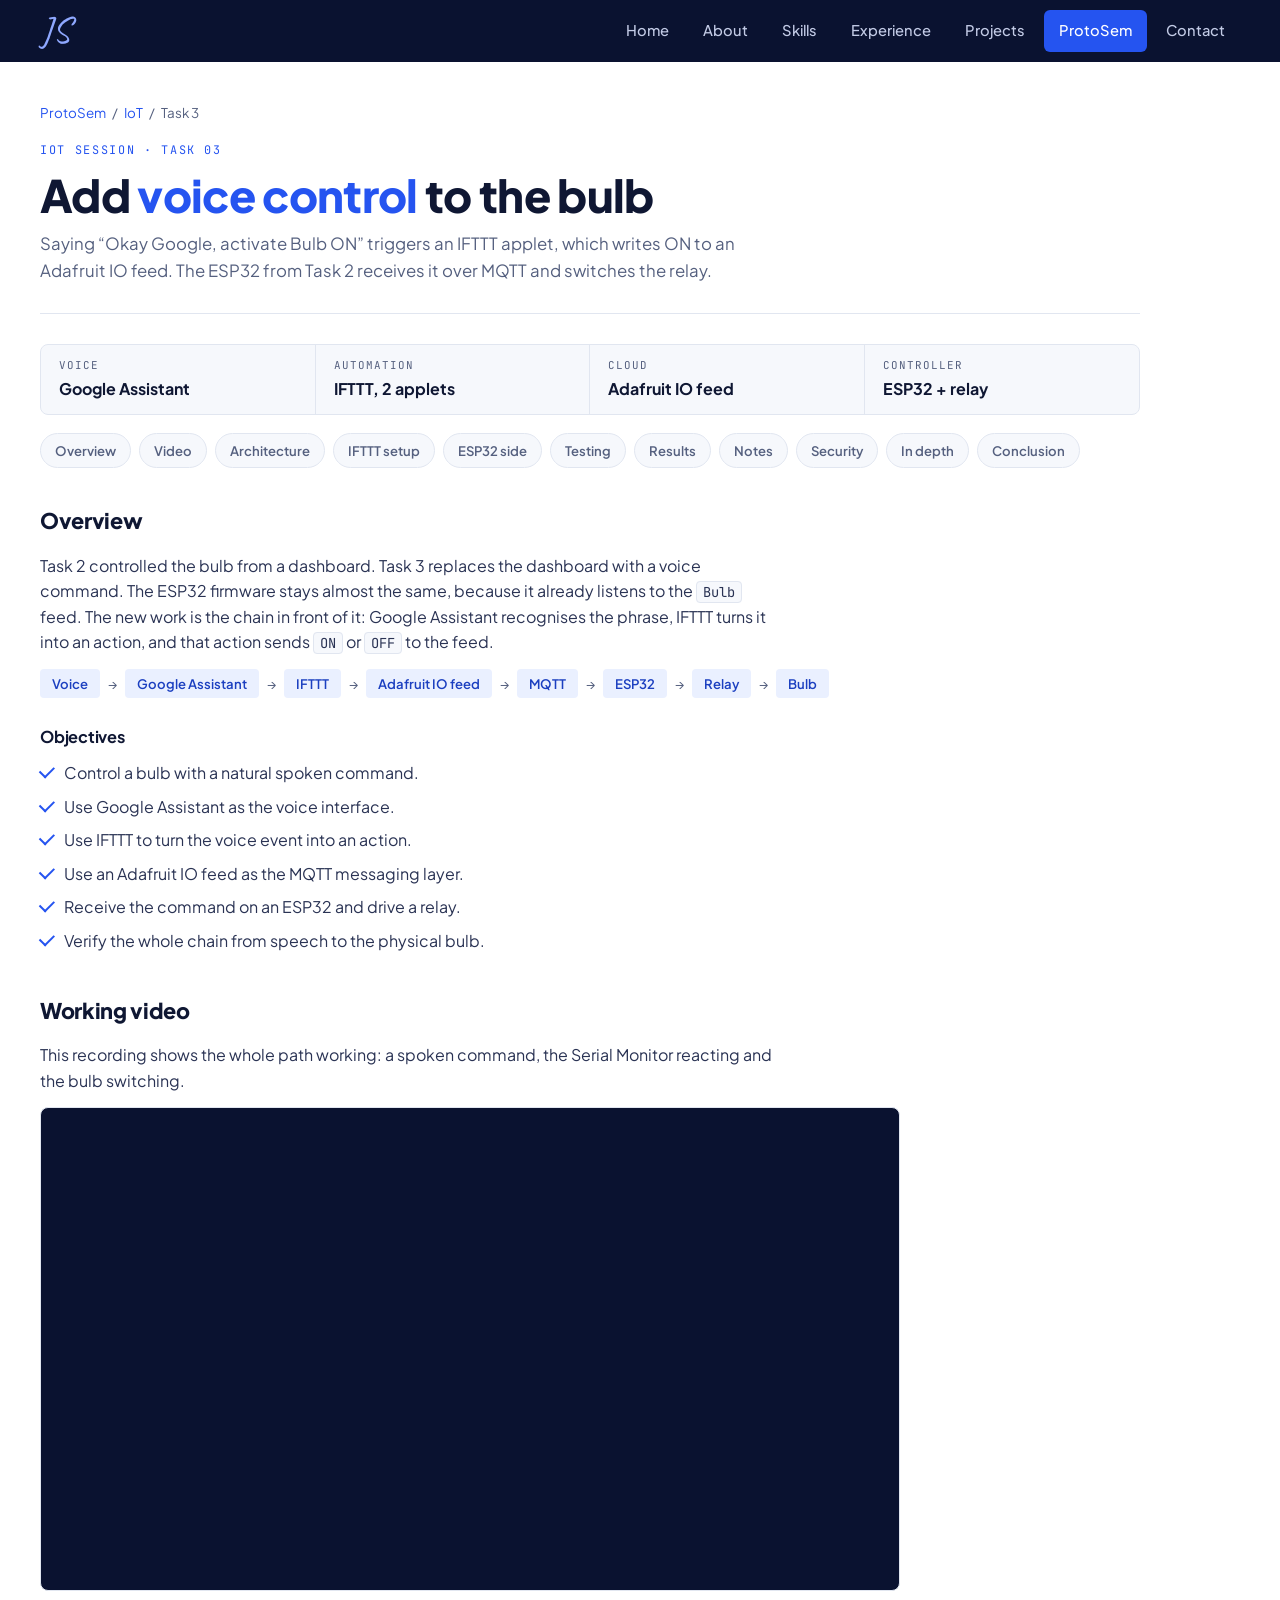
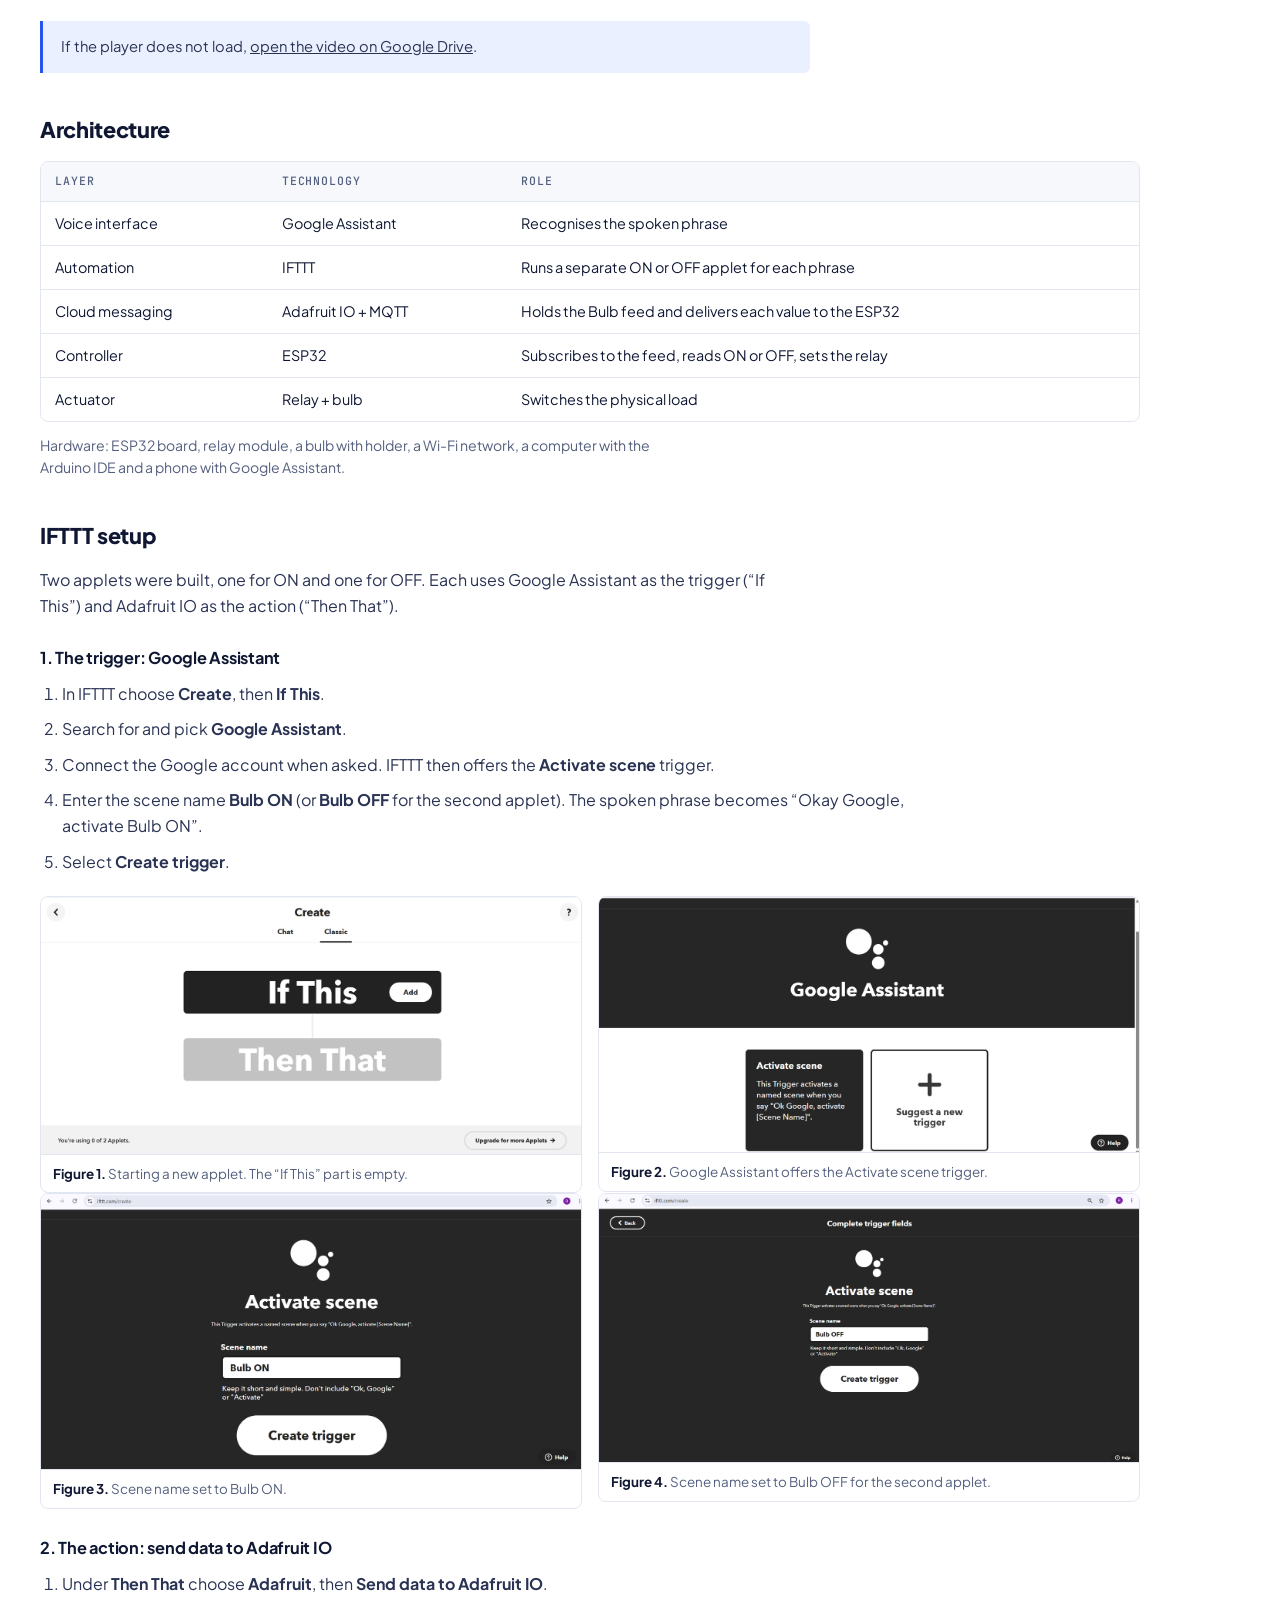
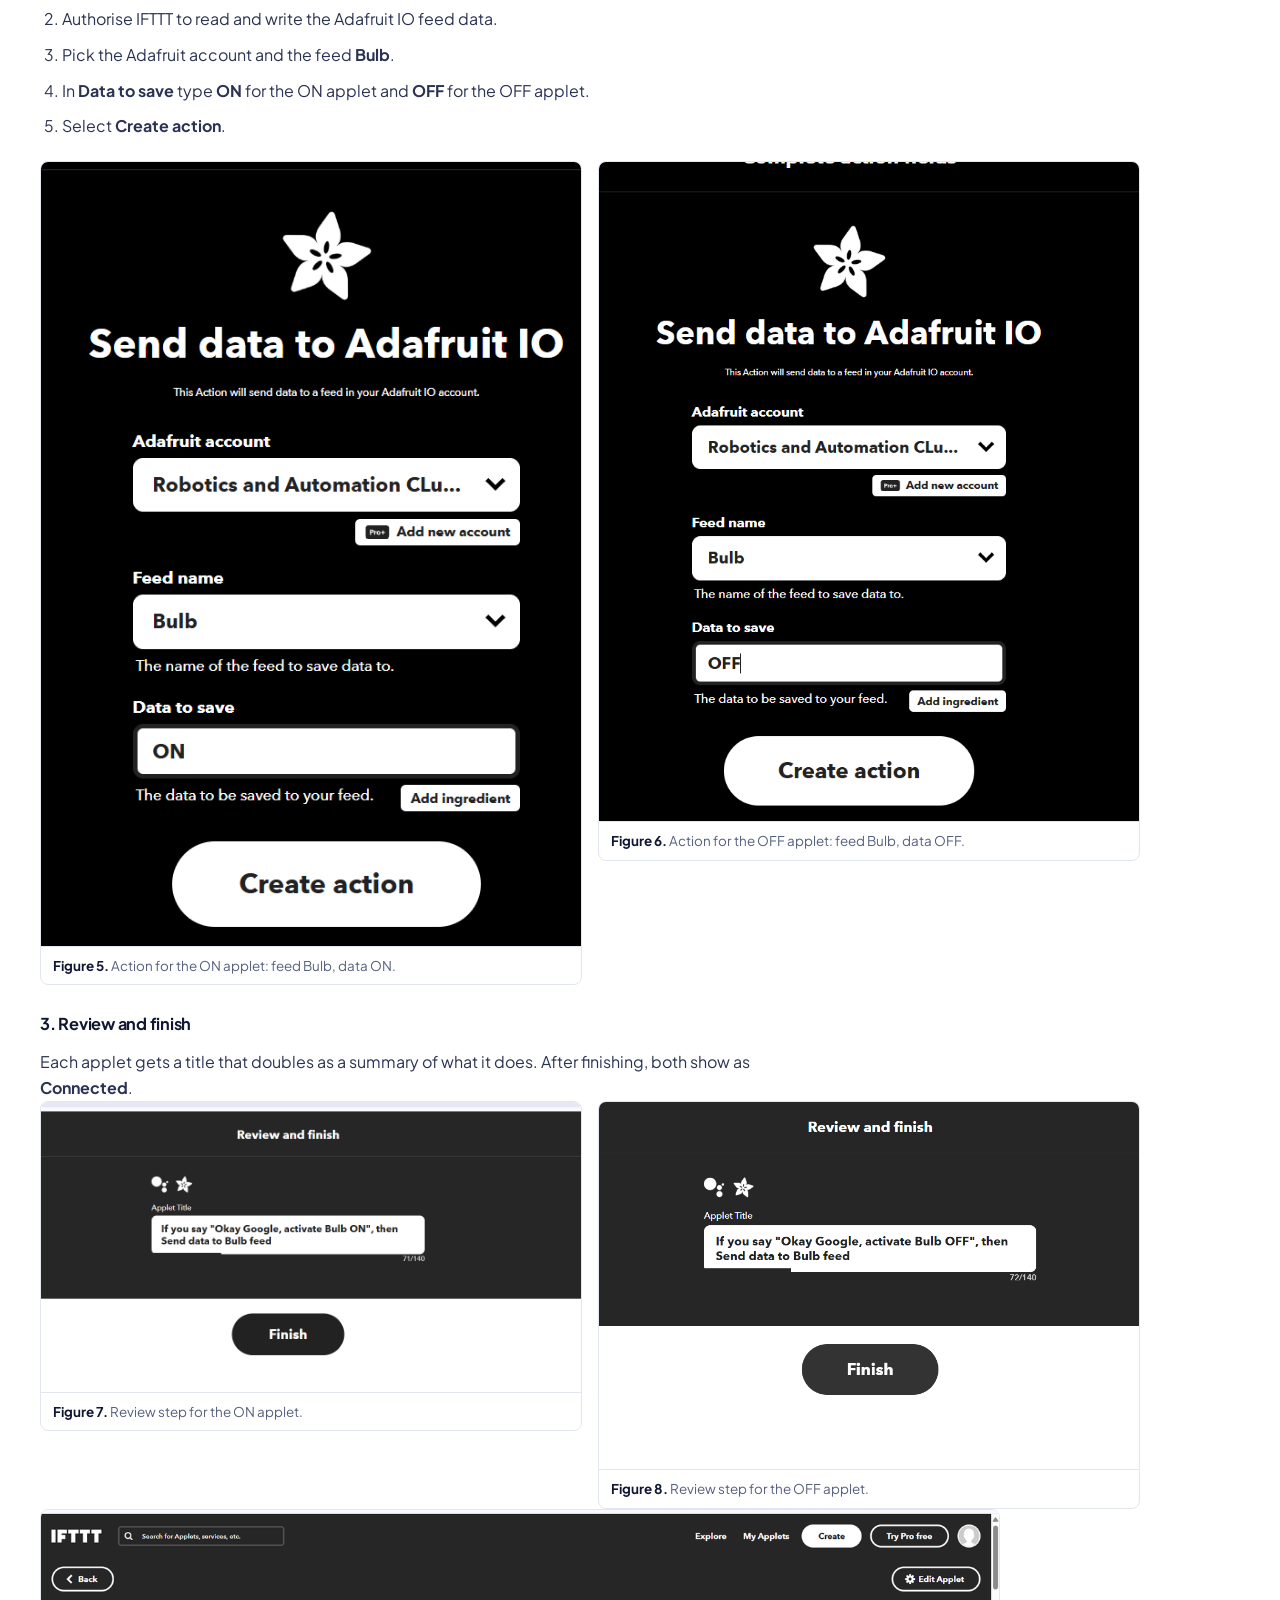
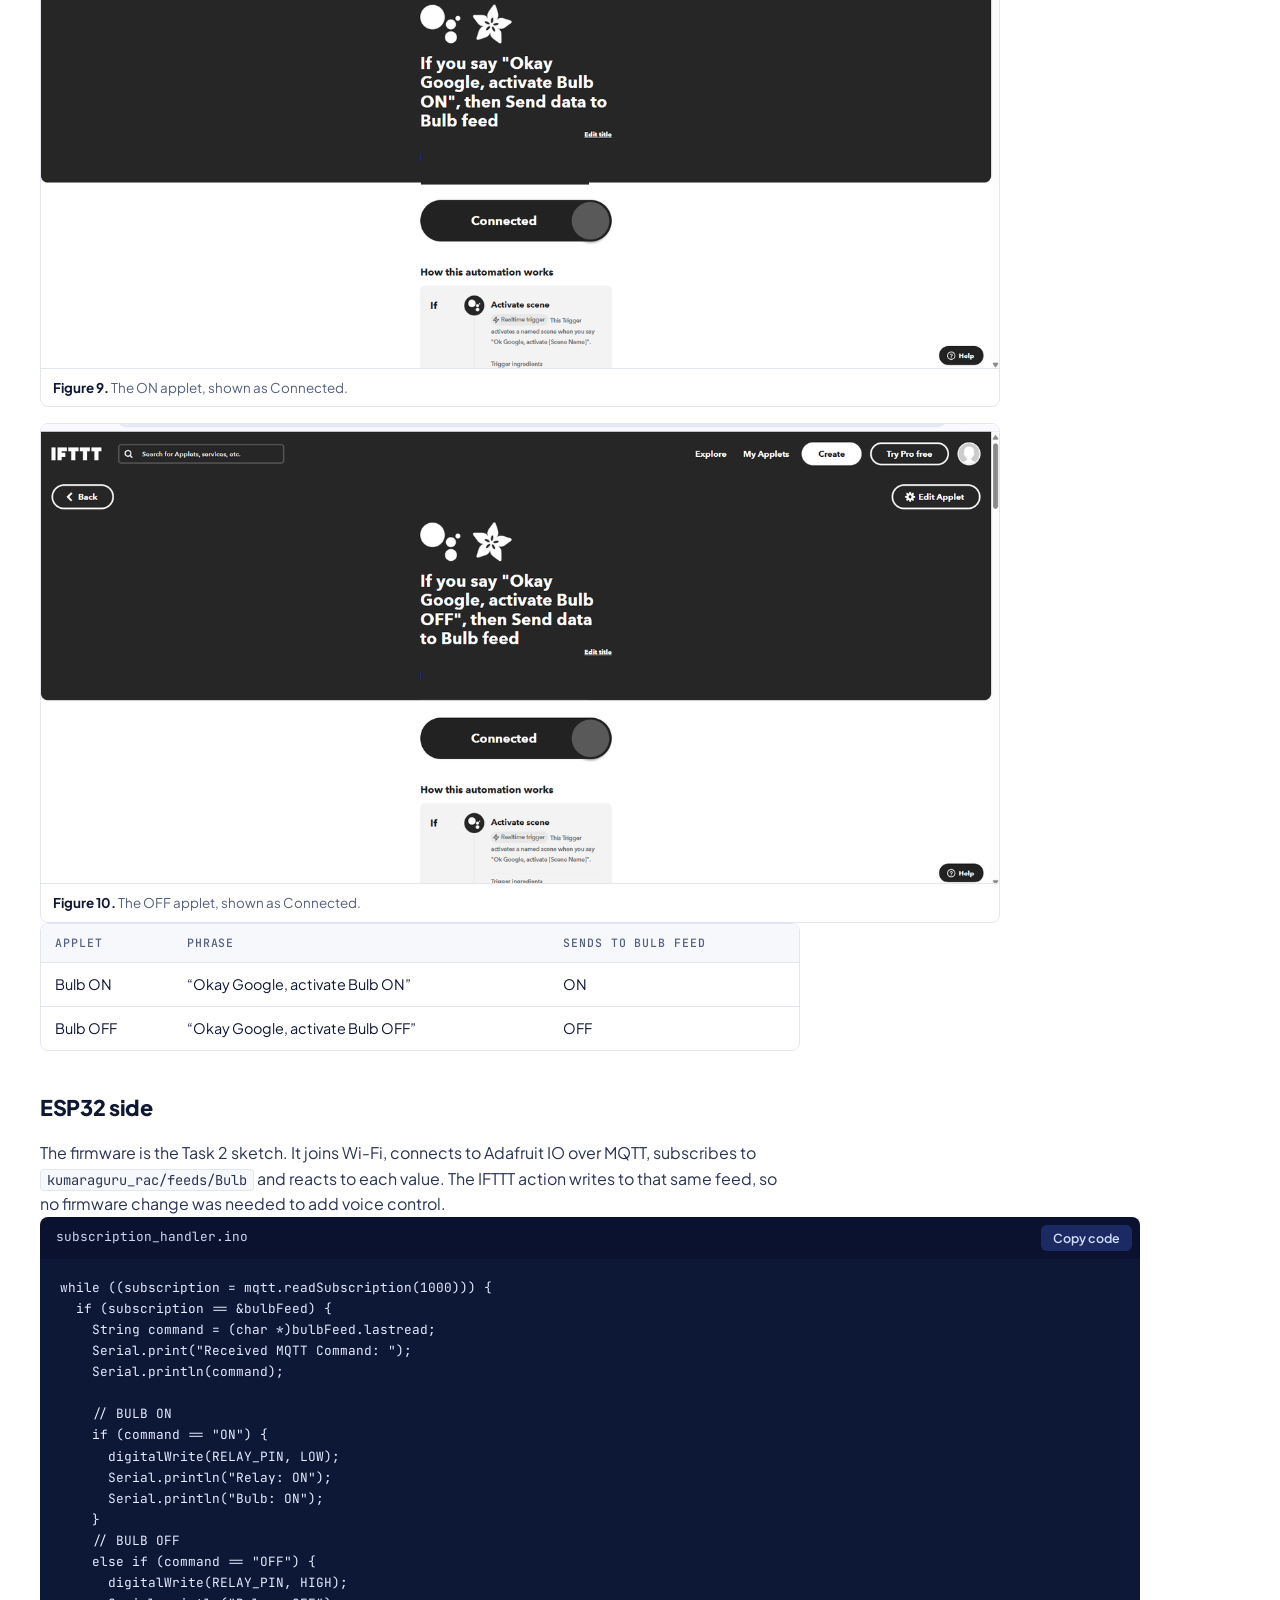
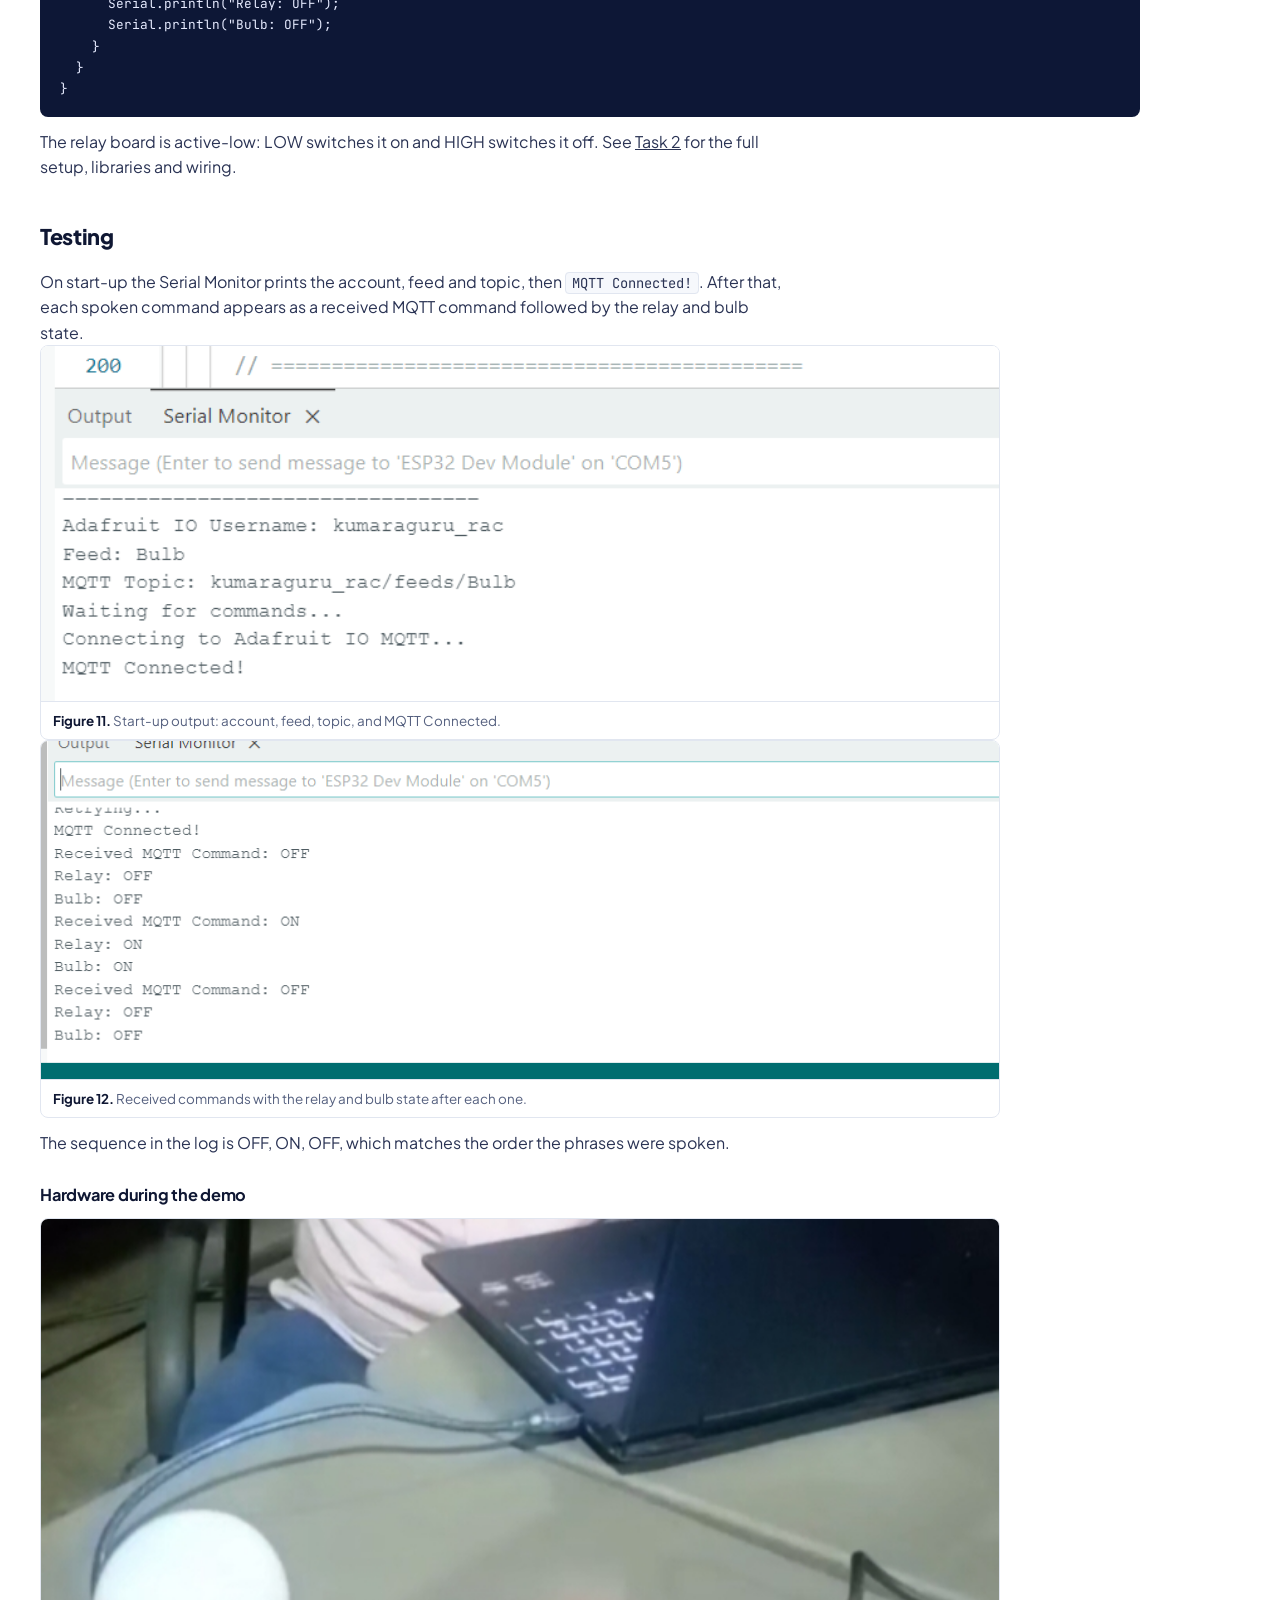
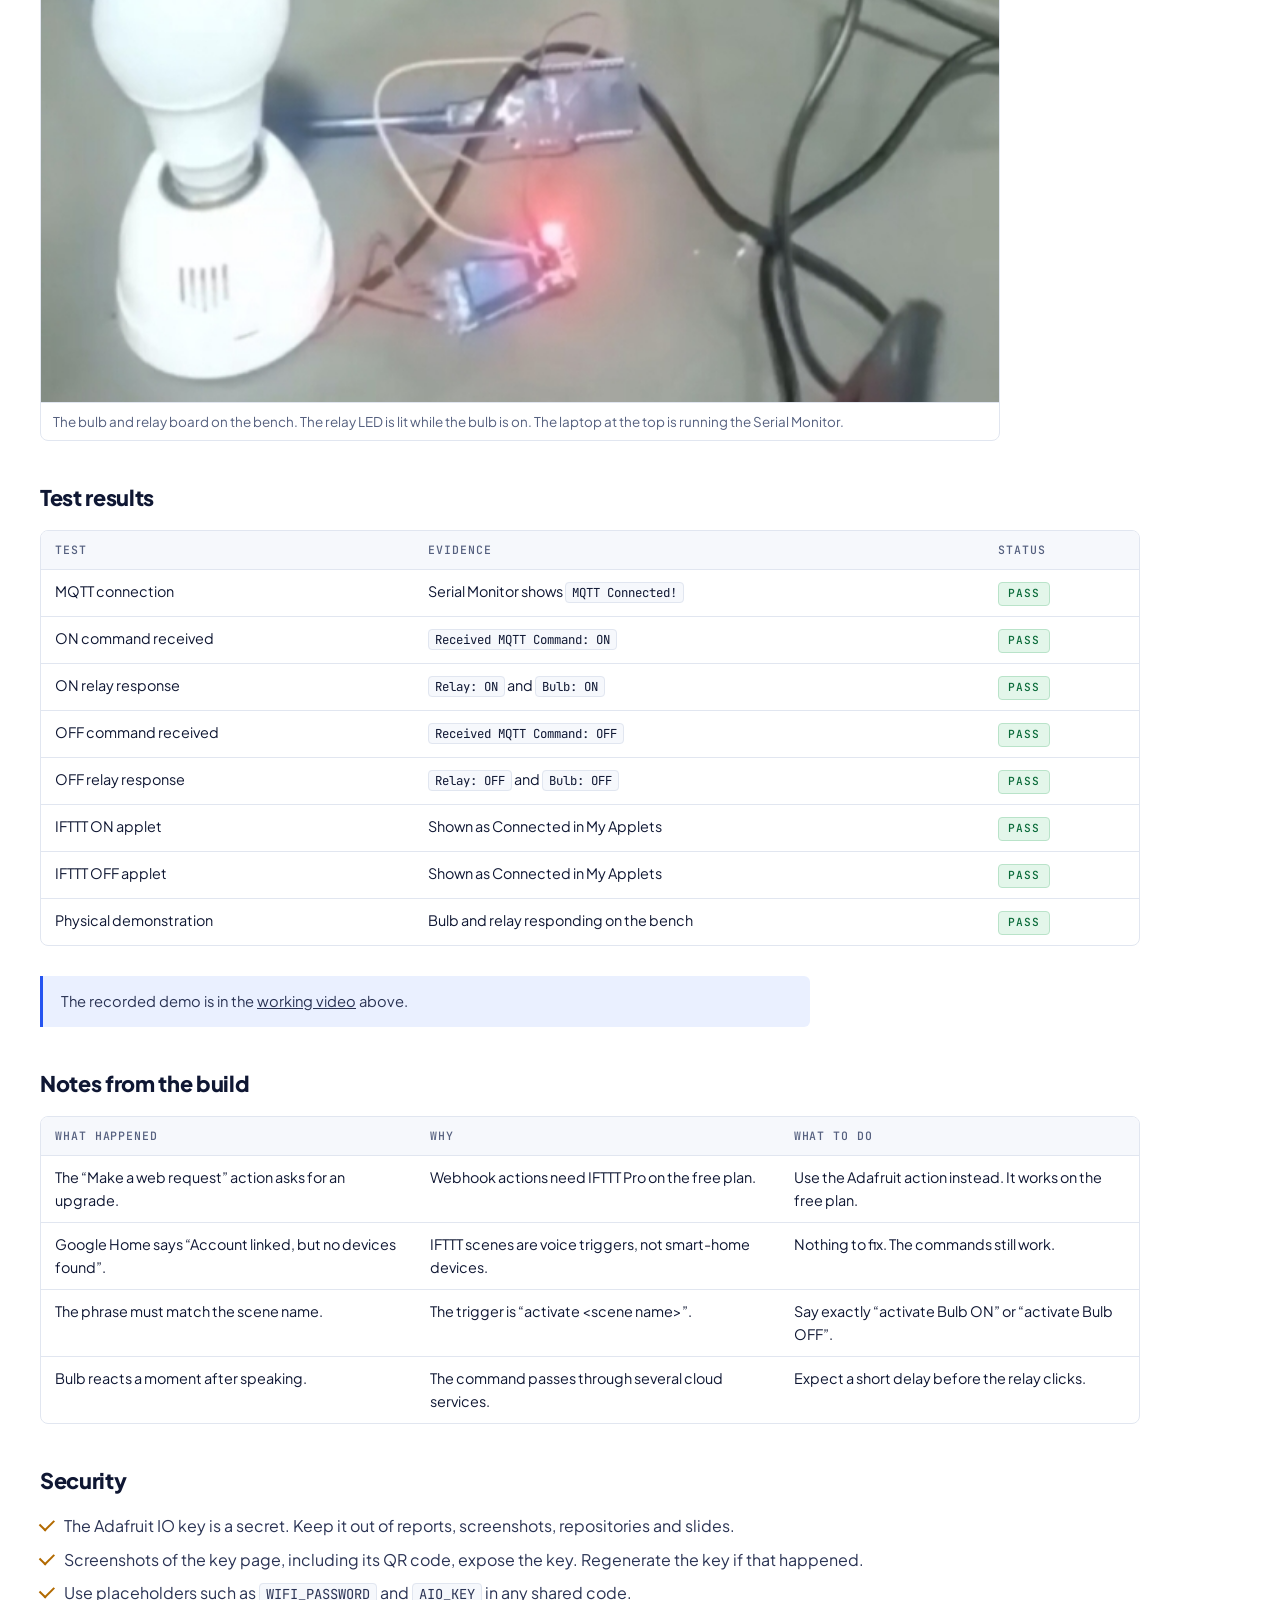
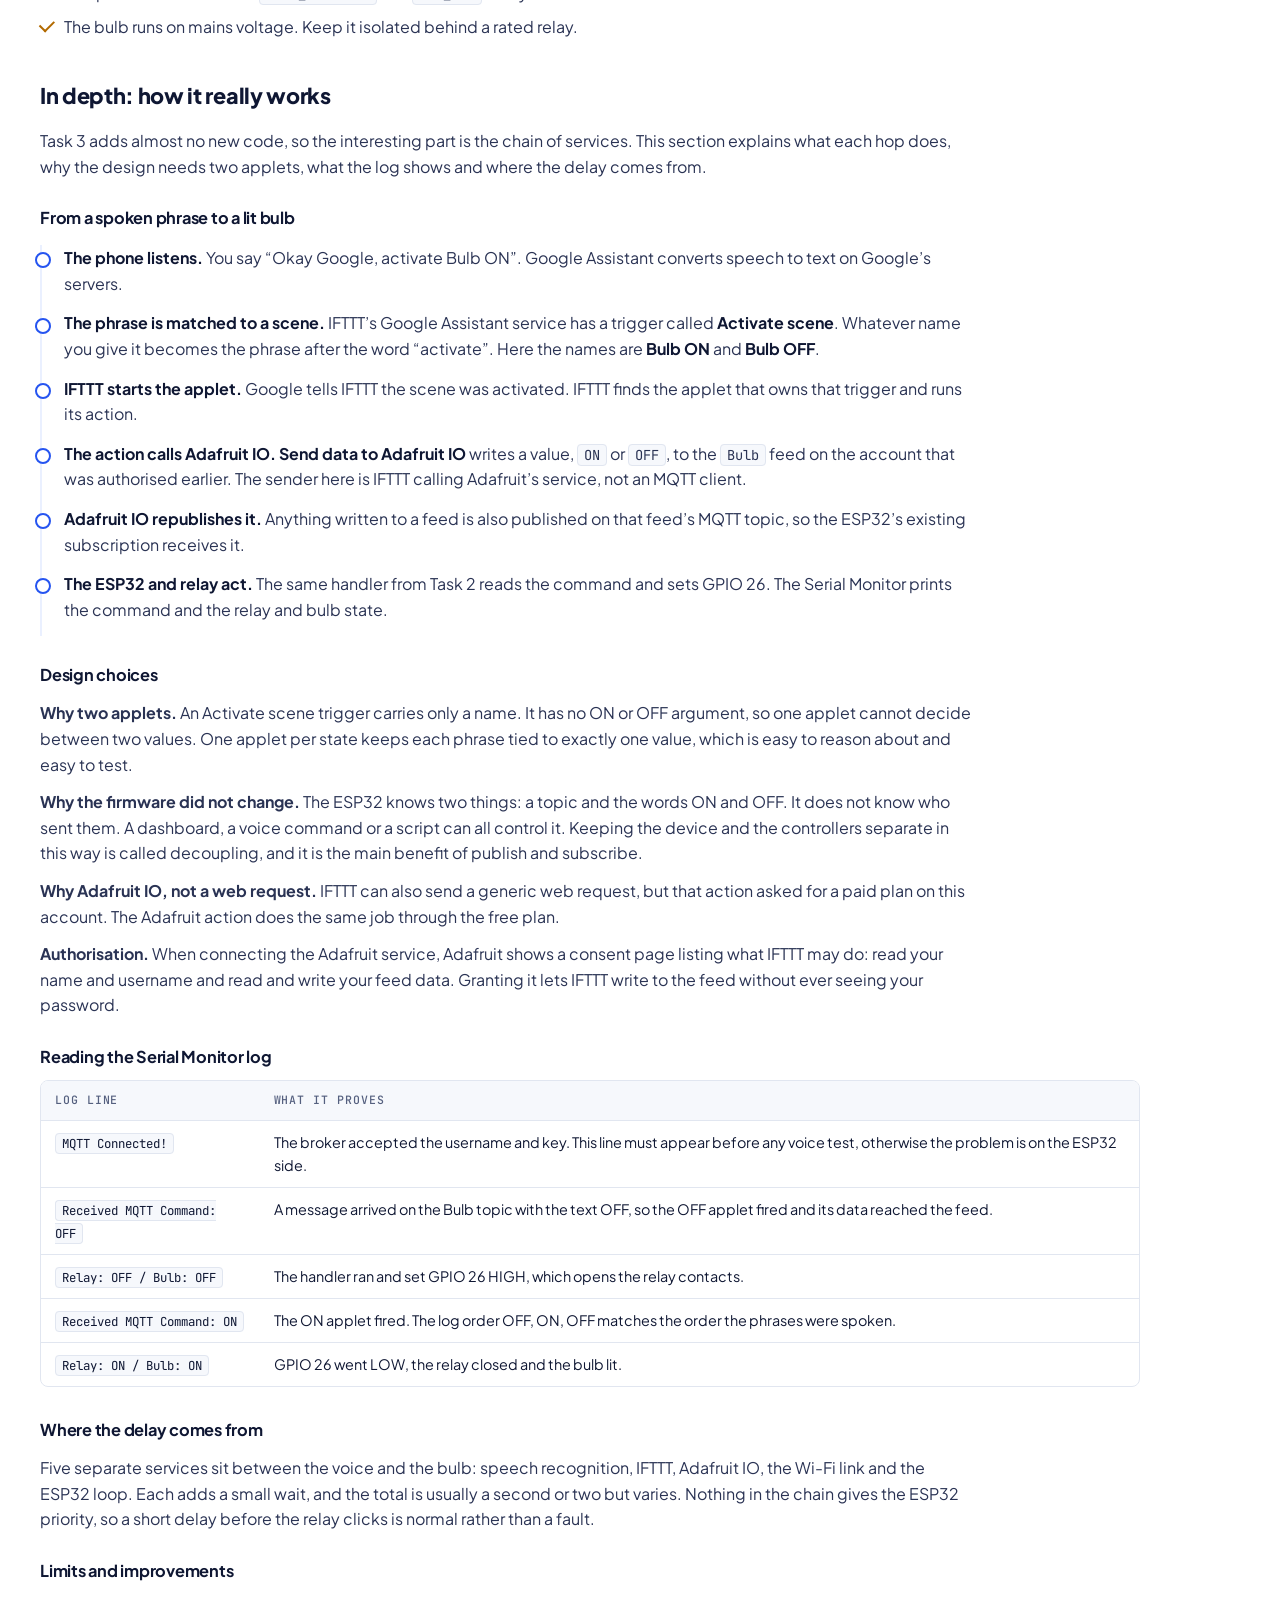
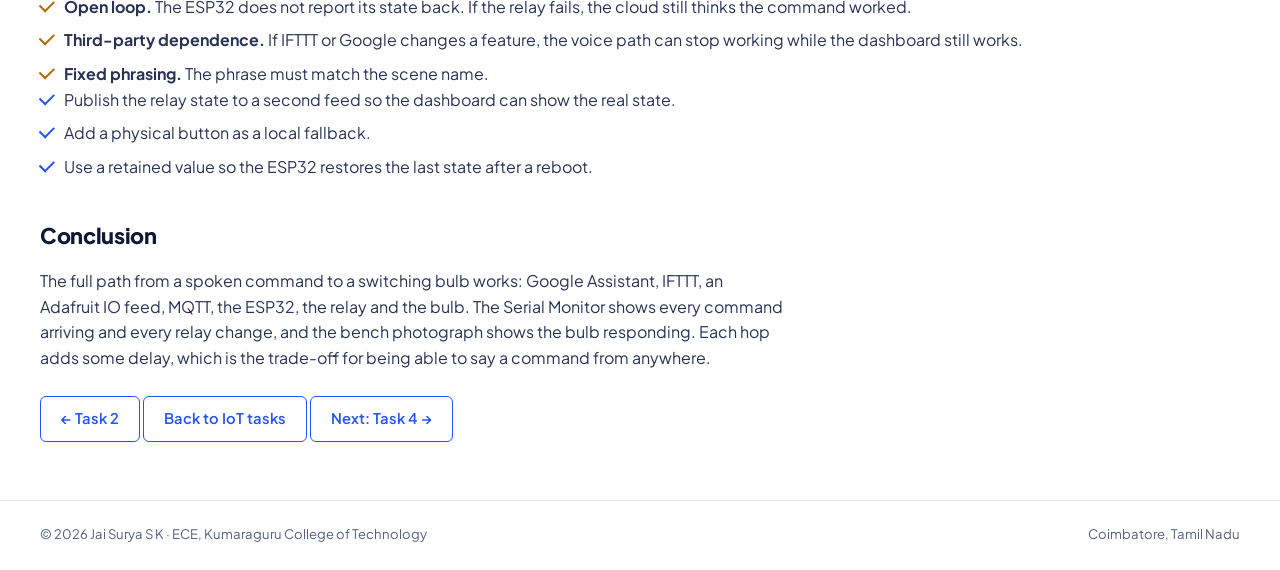
==== iot-task3.html @ f45feb33 "myportfolio with IoT tasks" ====
<!DOCTYPE html>
<html lang="en">
<head>
  <meta charset="utf-8">
  <meta name="viewport" content="width=device-width, initial-scale=1, viewport-fit=cover">
  <title>IoT Task 3 · Jai Surya S K</title>
  <meta name="description" content="IoT session Task 3: voice control of the bulb with Google Assistant and IFTTT.">
  <link rel="preconnect" href="https://fonts.googleapis.com">
  <link rel="preconnect" href="https://fonts.gstatic.com" crossorigin>
  <link rel="stylesheet" href="https://fonts.googleapis.com/css2?family=Plus+Jakarta+Sans:wght@400;500;600;700;800&family=Caveat:wght@500;600&family=JetBrains+Mono:wght@400;500&display=swap">
  <link rel="stylesheet" href="style.css">
</head>
<body>
  <div class="main">
    <header class="topbar">
      <div class="in">
        <a class="mono-logo" href="index.html" aria-label="Jai Surya S K, home">JS</a>
        <button class="menu-btn" type="button" aria-expanded="false" aria-controls="site-nav">Menu</button>
        <nav aria-label="Main">
          <ul class="nav" id="site-nav">
          <li><a href="index.html">Home</a></li>
          <li><a href="about.html">About</a></li>
          <li><a href="skills.html">Skills</a></li>
          <li><a href="experience.html">Experience</a></li>
          <li><a href="projects.html">Projects</a></li>
          <li><a href="protosem.html" aria-current="page">ProtoSem</a></li>
          <li><a href="contact.html">Contact</a></li>
          </ul>
        </nav>
      </div>
    </header>
    <main class="page">
      <div class="crumb"><a href="protosem.html#iot">ProtoSem</a> <span>/</span> <a href="protosem.html#iot">IoT</a> <span>/</span> Task 3</div>
      <div class="page-top"><div class="eyebrow">IoT session &middot; Task 03</div><h1 class="page-title">Add <em>voice control</em> to the bulb</h1>
      <p class="page-lede">Saying &ldquo;Okay Google, activate Bulb ON&rdquo; triggers an IFTTT applet, which writes ON to an Adafruit IO feed. The ESP32 from Task 2 receives it over MQTT and switches the relay.</p></div>

      <div class="facts-row">
        <div><span>Voice</span><b>Google Assistant</b></div>
        <div><span>Automation</span><b>IFTTT, 2 applets</b></div>
        <div><span>Cloud</span><b>Adafruit IO feed</b></div>
        <div><span>Controller</span><b>ESP32 + relay</b></div>
      </div>

      <nav class="toc" aria-label="On this page"><a href="#overview">Overview</a><a href="#video">Video</a><a href="#arch">Architecture</a><a href="#ifttt">IFTTT setup</a><a href="#esp">ESP32 side</a><a href="#test">Testing</a><a href="#results">Results</a><a href="#trouble">Notes</a><a href="#security">Security</a><a href="#deep">In depth</a><a href="#conclusion">Conclusion</a></nav>

      <section class="doc" id="overview">
        <h2>Overview</h2>
        <p class="prose">Task 2 controlled the bulb from a dashboard. Task 3 replaces the dashboard with a voice command. The ESP32 firmware stays almost the same, because it already listens to the <code>Bulb</code> feed. The new work is the chain in front of it: Google Assistant recognises the phrase, IFTTT turns it into an action, and that action sends <code>ON</code> or <code>OFF</code> to the feed.</p>
        <div class="flow task-flow"><span>Voice</span> <i>&rarr;</i> <span>Google Assistant</span> <i>&rarr;</i> <span>IFTTT</span> <i>&rarr;</i> <span>Adafruit IO feed</span> <i>&rarr;</i> <span>MQTT</span> <i>&rarr;</i> <span>ESP32</span> <i>&rarr;</i> <span>Relay</span> <i>&rarr;</i> <span>Bulb</span></div>
        <h3 class="sub">Objectives</h3>
        <ul class="tick"><li>Control a bulb with a natural spoken command.</li><li>Use Google Assistant as the voice interface.</li><li>Use IFTTT to turn the voice event into an action.</li><li>Use an Adafruit IO feed as the MQTT messaging layer.</li><li>Receive the command on an ESP32 and drive a relay.</li><li>Verify the whole chain from speech to the physical bulb.</li></ul>
      </section>

      <section class="doc" id="video"><h2>Working video</h2>
<p class="prose">This recording shows the whole path working: a spoken command, the Serial Monitor reacting and the bulb switching.</p>
<div class="video-wrap"><iframe src="https://drive.google.com/file/d/15AJGbAR9X35IYntLEv_hpfQnbbMLku5F/preview" title="Voice controlled bulb demonstration" allow="autoplay; fullscreen" allowfullscreen loading="lazy"></iframe></div>
<p class="src">If the player does not load, <a href="https://drive.google.com/file/d/15AJGbAR9X35IYntLEv_hpfQnbbMLku5F/view?usp=sharing" target="_blank" rel="noopener">open the video on Google Drive</a>.</p></section>

      <section class="doc" id="arch">
        <h2>Architecture</h2>
        <div class="table-wrap"><table class="cmp"><thead><tr><th>Layer</th><th>Technology</th><th>Role</th></tr></thead><tbody><tr><td>Voice interface</td><td>Google Assistant</td><td>Recognises the spoken phrase</td></tr><tr><td>Automation</td><td>IFTTT</td><td>Runs a separate ON or OFF applet for each phrase</td></tr><tr><td>Cloud messaging</td><td>Adafruit IO + MQTT</td><td>Holds the Bulb feed and delivers each value to the ESP32</td></tr><tr><td>Controller</td><td>ESP32</td><td>Subscribes to the feed, reads ON or OFF, sets the relay</td></tr><tr><td>Actuator</td><td>Relay + bulb</td><td>Switches the physical load</td></tr></tbody></table></div>
        <p class="prose small">Hardware: ESP32 board, relay module, a bulb with holder, a Wi-Fi network, a computer with the Arduino IDE and a phone with Google Assistant.</p>
      </section>

      <section class="doc" id="ifttt">
        <h2>IFTTT setup</h2>
        <p class="prose">Two applets were built, one for ON and one for OFF. Each uses Google Assistant as the trigger (&ldquo;If This&rdquo;) and Adafruit IO as the action (&ldquo;Then That&rdquo;).</p>
        <h3 class="sub">1. The trigger: Google Assistant</h3>
        <ol class="steps"><li>In IFTTT choose <b>Create</b>, then <b>If This</b>.</li><li>Search for and pick <b>Google Assistant</b>.</li><li>Connect the Google account when asked. IFTTT then offers the <b>Activate scene</b> trigger.</li><li>Enter the scene name <b>Bulb ON</b> (or <b>Bulb OFF</b> for the second applet). The spoken phrase becomes &ldquo;Okay Google, activate Bulb ON&rdquo;.</li><li>Select <b>Create trigger</b>.</li></ol>
        <div class="figs two"><figure class="shot fig"><a href="images/iot/task3/ifttt-if-this.png" target="_blank" rel="noopener"><img src="images/iot/task3/ifttt-if-this.png" alt="IFTTT Create screen with If This and Then That" loading="lazy"></a><figcaption><b>Figure 1.</b> Starting a new applet. The &ldquo;If This&rdquo; part is empty.</figcaption></figure><figure class="shot fig"><a href="images/iot/task3/ga-trigger.png" target="_blank" rel="noopener"><img src="images/iot/task3/ga-trigger.png" alt="IFTTT Google Assistant trigger list showing Activate scene" loading="lazy"></a><figcaption><b>Figure 2.</b> Google Assistant offers the Activate scene trigger.</figcaption></figure></div>
        <div class="figs two"><figure class="shot fig"><a href="images/iot/task3/scene-on.png" target="_blank" rel="noopener"><img src="images/iot/task3/scene-on.png" alt="IFTTT Activate scene form with scene name Bulb ON" loading="lazy"></a><figcaption><b>Figure 3.</b> Scene name set to Bulb ON.</figcaption></figure><figure class="shot fig"><a href="images/iot/task3/scene-off.png" target="_blank" rel="noopener"><img src="images/iot/task3/scene-off.png" alt="IFTTT Activate scene form with scene name Bulb OFF" loading="lazy"></a><figcaption><b>Figure 4.</b> Scene name set to Bulb OFF for the second applet.</figcaption></figure></div>
        <h3 class="sub">2. The action: send data to Adafruit IO</h3>
        <ol class="steps"><li>Under <b>Then That</b> choose <b>Adafruit</b>, then <b>Send data to Adafruit IO</b>.</li><li>Authorise IFTTT to read and write the Adafruit IO feed data.</li><li>Pick the Adafruit account and the feed <b>Bulb</b>.</li><li>In <b>Data to save</b> type <b>ON</b> for the ON applet and <b>OFF</b> for the OFF applet.</li><li>Select <b>Create action</b>.</li></ol>
        <div class="figs two"><figure class="shot fig"><a href="images/iot/task3/data-on.png" target="_blank" rel="noopener"><img src="images/iot/task3/data-on.png" alt="IFTTT Send data to Adafruit IO form with feed Bulb and data ON" loading="lazy"></a><figcaption><b>Figure 5.</b> Action for the ON applet: feed Bulb, data ON.</figcaption></figure><figure class="shot fig"><a href="images/iot/task3/data-off.png" target="_blank" rel="noopener"><img src="images/iot/task3/data-off.png" alt="IFTTT Send data to Adafruit IO form with feed Bulb and data OFF" loading="lazy"></a><figcaption><b>Figure 6.</b> Action for the OFF applet: feed Bulb, data OFF.</figcaption></figure></div>
        <h3 class="sub">3. Review and finish</h3>
        <p class="prose">Each applet gets a title that doubles as a summary of what it does. After finishing, both show as <b>Connected</b>.</p>
        <div class="figs two"><figure class="shot fig"><a href="images/iot/task3/review-on.png" target="_blank" rel="noopener"><img src="images/iot/task3/review-on.png" alt="IFTTT review and finish screen for the Bulb ON applet" loading="lazy"></a><figcaption><b>Figure 7.</b> Review step for the ON applet.</figcaption></figure><figure class="shot fig"><a href="images/iot/task3/review-off.png" target="_blank" rel="noopener"><img src="images/iot/task3/review-off.png" alt="IFTTT review and finish screen for the Bulb OFF applet" loading="lazy"></a><figcaption><b>Figure 8.</b> Review step for the OFF applet.</figcaption></figure></div>
        <div class="figs wide"><figure class="shot fig"><a href="images/iot/task3/applet-on.png" target="_blank" rel="noopener"><img src="images/iot/task3/applet-on.png" alt="IFTTT applet page for Bulb ON showing Connected" loading="lazy"></a><figcaption><b>Figure 9.</b> The ON applet, shown as Connected.</figcaption></figure><figure class="shot fig"><a href="images/iot/task3/applet-off.png" target="_blank" rel="noopener"><img src="images/iot/task3/applet-off.png" alt="IFTTT applet page for Bulb OFF showing Connected" loading="lazy"></a><figcaption><b>Figure 10.</b> The OFF applet, shown as Connected.</figcaption></figure></div>
        <div class="table-wrap narrow"><table class="cmp small"><thead><tr><th>Applet</th><th>Phrase</th><th>Sends to Bulb feed</th></tr></thead><tbody><tr><td>Bulb ON</td><td>&ldquo;Okay Google, activate Bulb ON&rdquo;</td><td>ON</td></tr><tr><td>Bulb OFF</td><td>&ldquo;Okay Google, activate Bulb OFF&rdquo;</td><td>OFF</td></tr></tbody></table></div>
      </section>

      <section class="doc" id="esp">
        <h2>ESP32 side</h2>
        <p class="prose">The firmware is the Task 2 sketch. It joins Wi-Fi, connects to Adafruit IO over MQTT, subscribes to <code>kumaraguru_rac/feeds/Bulb</code> and reacts to each value. The IFTTT action writes to that same feed, so no firmware change was needed to add voice control.</p>
        <div class="code-head"><span>subscription_handler.ino</span><button class="copy" type="button" data-copy="#code-sub">Copy code</button></div><pre class="code" id="code-sub"><code>while ((subscription = mqtt.readSubscription(1000))) {
  if (subscription == &amp;bulbFeed) {
    String command = (char *)bulbFeed.lastread;
    Serial.print(&quot;Received MQTT Command: &quot;);
    Serial.println(command);

    // BULB ON
    if (command == &quot;ON&quot;) {
      digitalWrite(RELAY_PIN, LOW);
      Serial.println(&quot;Relay: ON&quot;);
      Serial.println(&quot;Bulb: ON&quot;);
    }
    // BULB OFF
    else if (command == &quot;OFF&quot;) {
      digitalWrite(RELAY_PIN, HIGH);
      Serial.println(&quot;Relay: OFF&quot;);
      Serial.println(&quot;Bulb: OFF&quot;);
    }
  }
}</code></pre>
        <p class="prose">The relay board is active-low: LOW switches it on and HIGH switches it off. See <a href="iot-task2.html">Task 2</a> for the full setup, libraries and wiring.</p>
      </section>

      <section class="doc" id="test">
        <h2>Testing</h2>
        <p class="prose">On start-up the Serial Monitor prints the account, feed and topic, then <code>MQTT Connected!</code>. After that, each spoken command appears as a received MQTT command followed by the relay and bulb state.</p>
        <div class="figs wide"><figure class="shot fig"><a href="images/iot/task3/serial-start.png" target="_blank" rel="noopener"><img src="images/iot/task3/serial-start.png" alt="Arduino Serial Monitor showing the Adafruit IO username, feed Bulb, topic and MQTT Connected" loading="lazy"></a><figcaption><b>Figure 11.</b> Start-up output: account, feed, topic, and MQTT Connected.</figcaption></figure></div>
        <div class="figs wide"><figure class="shot fig"><a href="images/iot/task3/serial-log.png" target="_blank" rel="noopener"><img src="images/iot/task3/serial-log.png" alt="Serial Monitor log showing received MQTT commands OFF, ON, OFF with matching relay and bulb states" loading="lazy"></a><figcaption><b>Figure 12.</b> Received commands with the relay and bulb state after each one.</figcaption></figure></div>
        <p class="prose">The sequence in the log is OFF, ON, OFF, which matches the order the phrases were spoken.</p>
        <h3 class="sub">Hardware during the demo</h3>
        <div class="figs wide"><figure class="shot fig"><a href="images/iot/task3/hardware.png" target="_blank" rel="noopener"><img src="images/iot/task3/hardware.png" alt="Bulb in a holder next to an ESP32 board and relay module with a red LED lit" loading="lazy"></a><figcaption>The bulb and relay board on the bench. The relay LED is lit while the bulb is on. The laptop at the top is running the Serial Monitor.</figcaption></figure></div>
      </section>

      <section class="doc" id="results">
        <h2>Test results</h2>
        <div class="table-wrap"><table class="cmp"><thead><tr><th>Test</th><th>Evidence</th><th>Status</th></tr></thead><tbody><tr><td>MQTT connection</td><td>Serial Monitor shows <code>MQTT Connected!</code></td><td><span class="pass">PASS</span></td></tr><tr><td>ON command received</td><td><code>Received MQTT Command: ON</code></td><td><span class="pass">PASS</span></td></tr><tr><td>ON relay response</td><td><code>Relay: ON</code> and <code>Bulb: ON</code></td><td><span class="pass">PASS</span></td></tr><tr><td>OFF command received</td><td><code>Received MQTT Command: OFF</code></td><td><span class="pass">PASS</span></td></tr><tr><td>OFF relay response</td><td><code>Relay: OFF</code> and <code>Bulb: OFF</code></td><td><span class="pass">PASS</span></td></tr><tr><td>IFTTT ON applet</td><td>Shown as Connected in My Applets</td><td><span class="pass">PASS</span></td></tr><tr><td>IFTTT OFF applet</td><td>Shown as Connected in My Applets</td><td><span class="pass">PASS</span></td></tr><tr><td>Physical demonstration</td><td>Bulb and relay responding on the bench</td><td><span class="pass">PASS</span></td></tr></tbody></table></div>
        <p class="src">The recorded demo is in the <a href="#video">working video</a> above.</p>
      </section>

      <section class="doc" id="trouble">
        <h2>Notes from the build</h2>
        <div class="table-wrap"><table class="cmp"><thead><tr><th>What happened</th><th>Why</th><th>What to do</th></tr></thead><tbody><tr><td>The &ldquo;Make a web request&rdquo; action asks for an upgrade.</td><td>Webhook actions need IFTTT Pro on the free plan.</td><td>Use the Adafruit action instead. It works on the free plan.</td></tr><tr><td>Google Home says &ldquo;Account linked, but no devices found&rdquo;.</td><td>IFTTT scenes are voice triggers, not smart-home devices.</td><td>Nothing to fix. The commands still work.</td></tr><tr><td>The phrase must match the scene name.</td><td>The trigger is &ldquo;activate &lt;scene name&gt;&rdquo;.</td><td>Say exactly &ldquo;activate Bulb ON&rdquo; or &ldquo;activate Bulb OFF&rdquo;.</td></tr><tr><td>Bulb reacts a moment after speaking.</td><td>The command passes through several cloud services.</td><td>Expect a short delay before the relay clicks.</td></tr></tbody></table></div>
      </section>

      <section class="doc" id="security">
        <h2>Security</h2>
        <ul class="tick warn"><li>The Adafruit IO key is a secret. Keep it out of reports, screenshots, repositories and slides.</li><li>Screenshots of the key page, including its QR code, expose the key. Regenerate the key if that happened.</li><li>Use placeholders such as <code>WIFI_PASSWORD</code> and <code>AIO_KEY</code> in any shared code.</li><li>The bulb runs on mains voltage. Keep it isolated behind a rated relay.</li></ul>
      </section>

      <section class="doc deep" id="deep"><h2>In depth: how it really works</h2><p class="prose">Task 3 adds almost no new code, so the interesting part is the chain of services. This section explains what each hop does, why the design needs two applets, what the log shows and where the delay comes from.</p>
<h3 class="sub">From a spoken phrase to a lit bulb</h3><ol class="trace"><li><b>The phone listens.</b> You say &ldquo;Okay Google, activate Bulb ON&rdquo;. Google Assistant converts speech to text on Google&rsquo;s servers.</li><li><b>The phrase is matched to a scene.</b> IFTTT&rsquo;s Google Assistant service has a trigger called <b>Activate scene</b>. Whatever name you give it becomes the phrase after the word &ldquo;activate&rdquo;. Here the names are <b>Bulb ON</b> and <b>Bulb OFF</b>.</li><li><b>IFTTT starts the applet.</b> Google tells IFTTT the scene was activated. IFTTT finds the applet that owns that trigger and runs its action.</li><li><b>The action calls Adafruit IO.</b> <b>Send data to Adafruit IO</b> writes a value, <code>ON</code> or <code>OFF</code>, to the <code>Bulb</code> feed on the account that was authorised earlier. The sender here is IFTTT calling Adafruit&rsquo;s service, not an MQTT client.</li><li><b>Adafruit IO republishes it.</b> Anything written to a feed is also published on that feed&rsquo;s MQTT topic, so the ESP32&rsquo;s existing subscription receives it.</li><li><b>The ESP32 and relay act.</b> The same handler from Task 2 reads the command and sets GPIO 26. The Serial Monitor prints the command and the relay and bulb state.</li></ol><h3 class="sub">Design choices</h3>
<p class="prose"><b>Why two applets.</b> An Activate scene trigger carries only a name. It has no ON or OFF argument, so one applet cannot decide between two values. One applet per state keeps each phrase tied to exactly one value, which is easy to reason about and easy to test.</p>
<p class="prose"><b>Why the firmware did not change.</b> The ESP32 knows two things: a topic and the words ON and OFF. It does not know who sent them. A dashboard, a voice command or a script can all control it. Keeping the device and the controllers separate in this way is called decoupling, and it is the main benefit of publish and subscribe.</p>
<p class="prose"><b>Why Adafruit IO, not a web request.</b> IFTTT can also send a generic web request, but that action asked for a paid plan on this account. The Adafruit action does the same job through the free plan.</p>
<p class="prose"><b>Authorisation.</b> When connecting the Adafruit service, Adafruit shows a consent page listing what IFTTT may do: read your name and username and read and write your feed data. Granting it lets IFTTT write to the feed without ever seeing your password.</p>
<h3 class="sub">Reading the Serial Monitor log</h3><div class="table-wrap"><table class="cmp"><thead><tr><th>Log line</th><th>What it proves</th></tr></thead><tbody><tr><td><code>MQTT Connected!</code></td><td>The broker accepted the username and key. This line must appear before any voice test, otherwise the problem is on the ESP32 side.</td></tr><tr><td><code>Received MQTT Command: OFF</code></td><td>A message arrived on the Bulb topic with the text OFF, so the OFF applet fired and its data reached the feed.</td></tr><tr><td><code>Relay: OFF / Bulb: OFF</code></td><td>The handler ran and set GPIO 26 HIGH, which opens the relay contacts.</td></tr><tr><td><code>Received MQTT Command: ON</code></td><td>The ON applet fired. The log order OFF, ON, OFF matches the order the phrases were spoken.</td></tr><tr><td><code>Relay: ON / Bulb: ON</code></td><td>GPIO 26 went LOW, the relay closed and the bulb lit.</td></tr></tbody></table></div><h3 class="sub">Where the delay comes from</h3>
<p class="prose">Five separate services sit between the voice and the bulb: speech recognition, IFTTT, Adafruit IO, the Wi-Fi link and the ESP32 loop. Each adds a small wait, and the total is usually a second or two but varies. Nothing in the chain gives the ESP32 priority, so a short delay before the relay clicks is normal rather than a fault.</p>
<h3 class="sub">Limits and improvements</h3>
<ul class="tick warn"><li><b>Open loop.</b> The ESP32 does not report its state back. If the relay fails, the cloud still thinks the command worked.</li><li><b>Third-party dependence.</b> If IFTTT or Google changes a feature, the voice path can stop working while the dashboard still works.</li><li><b>Fixed phrasing.</b> The phrase must match the scene name.</li></ul>
<ul class="tick"><li>Publish the relay state to a second feed so the dashboard can show the real state.</li><li>Add a physical button as a local fallback.</li><li>Use a retained value so the ESP32 restores the last state after a reboot.</li></ul></section>

      <section class="doc" id="conclusion">
        <h2>Conclusion</h2>
        <p class="prose">The full path from a spoken command to a switching bulb works: Google Assistant, IFTTT, an Adafruit IO feed, MQTT, the ESP32, the relay and the bulb. The Serial Monitor shows every command arriving and every relay change, and the bench photograph shows the bulb responding. Each hop adds some delay, which is the trade-off for being able to say a command from anywhere.</p>
        <div class="pager"><a class="btn line" href="iot-task2.html">&larr; Task 2</a> <a class="btn line" href="protosem.html#iot">Back to IoT tasks</a> <a class="btn line" href="iot-task4.html">Next: Task 4 &rarr;</a></div>
      </section>
    </main>
    <footer class="foot">
      <span>&copy; <span data-year>2026</span> Jai Surya S K · ECE, Kumaraguru College of Technology</span>
      <span>Coimbatore, Tamil Nadu</span>
    </footer>
  </div>
  <script src="script.js"></script>
</body>
</html>
---- style.css ----
/* Jai Surya S K — portfolio. Light theme, navy top bar, blue accent. */
:root {
  --navy: #0a1230;
  --navy-2: #121c44;
  --navy-line: #243061;
  --blue: #2554f0;
  --blue-dark: #1b3fc0;
  --blue-soft: #eaf0ff;
  --bg: #ffffff;
  --panel: #f6f8fc;
  --ink: #0f1733;
  --ink-soft: #55607f;
  --line: #e1e6f0;
  --side: 208px;
  --display: "Plus Jakarta Sans", "Segoe UI", system-ui, sans-serif;
  --hand: "Caveat", "Segoe Script", cursive;
  --mono: "JetBrains Mono", ui-monospace, Menlo, monospace;
  color-scheme: light;
}
* { box-sizing: border-box; }
html, body { margin: 0; }
body { background: var(--bg); color: var(--ink); font-family: var(--display); font-size: 1rem; line-height: 1.6; -webkit-font-smoothing: antialiased; }
img { max-width: 100%; display: block; }
a { color: inherit; }
p { margin: 0; }
a:focus-visible, button:focus-visible { outline: 2px solid var(--blue); outline-offset: 3px; border-radius: 4px; }

/* ---------- Top navigation ---------- */
.topbar { position: sticky; top: 0; z-index: 30; background: var(--navy); color: #cfd6ee; padding-top: env(safe-area-inset-top, 0px); }
.topbar .in { display: flex; align-items: center; gap: 28px; padding: 10px 40px; }
.mono-logo { font-family: var(--hand); font-size: 2.3rem; line-height: 1; color: #8fa8ff; text-decoration: none; letter-spacing: 1px; }
.nav { list-style: none; margin: 0 0 0 auto; padding: 0; display: flex; gap: 4px; flex-wrap: wrap; }
.nav a { display: block; padding: 9px 15px; border-radius: 6px; text-decoration: none; font-size: .92rem; font-weight: 500; color: #c3cbe6; }
.nav a:hover { background: var(--navy-2); color: #fff; }
.nav a[aria-current="page"] { background: var(--blue); color: #fff; }
.menu-btn { display: none; margin-left: auto; background: transparent; border: 1px solid var(--navy-line); color: #fff; border-radius: 6px; padding: 7px 14px; font: 600 .84rem var(--display); cursor: pointer; }

/* ---------- Layout ---------- */
.main { min-height: 100vh; display: flex; flex-direction: column; }
.page { width: 100%; max-width: 1180px; padding: 40px 40px 24px; }

h1, h2, h3 { font-family: var(--display); margin: 0; letter-spacing: -.015em; text-wrap: balance; }
.sec-head { display: flex; flex-wrap: wrap; align-items: baseline; justify-content: space-between; gap: 6px 16px; margin-bottom: 18px; }
.sec-title { font-size: 1.45rem; font-weight: 800; }
.sec-title em { font-style: normal; color: var(--blue); }
.sec-tag { font-family: var(--mono); font-size: .72rem; color: var(--ink-soft); letter-spacing: .04em; }

.page-title { font-size: clamp(2rem, 4vw, 2.8rem); font-weight: 800; line-height: 1.1; }
.page-title em { font-style: normal; color: var(--blue); }
.page-lede { color: var(--ink-soft); max-width: 62ch; margin-top: 12px; font-size: 1.05rem; }
.page-top { padding-bottom: 28px; border-bottom: 1px solid var(--line); margin-bottom: 34px; }
.eyebrow { font-family: var(--mono); font-size: .74rem; letter-spacing: .14em; text-transform: uppercase; color: var(--blue); margin-bottom: 10px; }

/* ---------- Hero ---------- */
.hero { position: relative; background: var(--navy); color: #fff; overflow: hidden; min-height: 360px; display: flex; align-items: center; }
.hero-copy { position: relative; padding: 48px 40px 52px; max-width: 700px; }
.hello { font-size: .86rem; letter-spacing: .34em; text-transform: uppercase; color: #dbe3ff; margin-bottom: 8px; }
.hero h1 { font-size: clamp(2.8rem, 6vw, 4.4rem); font-weight: 800; line-height: 1; letter-spacing: -.03em; }
.hero h1 span { color: #4d78ff; }
.hero .deg { font-size: 1.4rem; font-weight: 700; margin-top: 18px; }
.hero .where { color: #dbe3ff; margin-top: 4px; }
.hero .bio { color: #e6ebff; max-width: 52ch; margin-top: 18px; }
.hero .hand { display: block; margin-top: 26px; font-family: var(--hand); font-size: 1.9rem; line-height: 1.05; color: #dbe3ff; transform: rotate(-4deg); transform-origin: left bottom; width: max-content; }
.hero .hand::after { content: ""; display: block; width: 130px; height: 2px; background: #4d78ff; margin-top: 6px; transform: rotate(-6deg); }
.hero .hand-r { position: absolute; right: 56px; top: 50%; transform: translateY(-50%) rotate(-6deg); font-family: var(--hand); font-size: 3.1rem; line-height: 1.05; color: #4d78ff; text-align: left; }
.hero-actions { display: flex; flex-wrap: wrap; gap: 10px; margin-top: 24px; }
.btn { display: inline-block; padding: 10px 20px; border-radius: 6px; font-weight: 600; font-size: .92rem; text-decoration: none; border: 1.5px solid var(--blue); background: var(--blue); color: #fff; cursor: pointer; font-family: inherit; }
.btn:hover { background: var(--blue-dark); border-color: var(--blue-dark); }
.btn.ghost { background: transparent; border-color: rgba(255,255,255,.55); color: #fff; }
.btn.ghost:hover { background: rgba(255,255,255,.12); }
.btn.line { background: transparent; color: var(--blue); }
.btn.line:hover { background: var(--blue-soft); }

/* ---------- Skills ---------- */
.skills-wrap { display: grid; grid-template-columns: minmax(0, 1fr) 300px; gap: 28px; align-items: start; }
.skill-grid { display: grid; grid-template-columns: repeat(auto-fill, minmax(150px, 1fr)); gap: 12px; }
.skill { display: flex; align-items: center; gap: 12px; padding: 12px 14px; background: #fff; border: 1px solid var(--line); border-radius: 6px; font-size: .88rem; font-weight: 500; min-width: 0; }
.skill .ic { width: 30px; height: 30px; flex: none; border-radius: 6px; display: grid; place-items: center; background: var(--blue-soft); color: var(--blue); }
.skill .ic svg { width: 18px; height: 18px; stroke: currentColor; fill: none; stroke-width: 1.7; stroke-linecap: round; stroke-linejoin: round; }
.skill:hover { border-color: var(--blue); }
.explore { background: var(--blue-soft); border-radius: 10px; padding: 20px 22px; position: relative; }
.explore h3 { font-size: 1rem; font-weight: 700; color: var(--blue); display: flex; align-items: center; gap: 10px; margin-bottom: 14px; }
.explore ul { list-style: none; margin: 0; padding: 0; display: grid; gap: 12px; }
.explore li { display: flex; align-items: center; gap: 12px; font-size: .92rem; }
.explore li svg { width: 18px; height: 18px; stroke: var(--blue); fill: none; stroke-width: 1.7; stroke-linecap: round; stroke-linejoin: round; flex: none; }
.explore .hand { font-family: var(--hand); color: var(--blue); font-size: 1.5rem; text-align: right; transform: rotate(-6deg); margin-top: 6px; }
.group { margin-bottom: 30px; }
.group h3 { font-family: var(--mono); font-size: .76rem; letter-spacing: .12em; text-transform: uppercase; color: var(--ink-soft); margin-bottom: 12px; }

/* ---------- Home two-column lower area ---------- */
.home-grid { display: grid; grid-template-columns: minmax(0, 5fr) minmax(0, 7fr); gap: 40px; margin-top: 38px; padding-top: 34px; border-top: 1px solid var(--line); }
.home-grid > * { min-width: 0; }

/* ---------- Timeline ---------- */
.timeline { list-style: none; margin: 0; padding: 0; position: relative; }
.timeline::before { content: ""; position: absolute; left: 6px; top: 8px; bottom: 8px; width: 2px; background: var(--line); }
.tl { display: grid; grid-template-columns: 134px 1fr; gap: 6px 18px; padding: 10px 0 10px 28px; position: relative; }
.tl::before { content: ""; position: absolute; left: 0; top: 17px; width: 14px; height: 14px; border-radius: 50%; background: var(--blue); box-shadow: 0 0 0 4px #fff; }
.tl.past::before { background: #9fb3ee; }
.tl .when { font-size: .84rem; color: var(--ink-soft); padding-top: 2px; font-variant-numeric: tabular-nums; }
.tl .role { font-weight: 700; line-height: 1.3; }
.tl .org { color: var(--ink-soft); font-size: .92rem; }
.tl .note { color: var(--ink-soft); font-size: .88rem; margin-top: 4px; max-width: 54ch; }

/* ---------- Project cards ---------- */
.proj-grid { display: grid; grid-template-columns: repeat(3, minmax(0, 1fr)); gap: 18px; }
.proj-grid.big { grid-template-columns: repeat(auto-fill, minmax(300px, 1fr)); gap: 24px; }
.card { background: #fff; border: 1px solid var(--line); border-radius: 8px; overflow: hidden; display: flex; flex-direction: column; text-decoration: none; }
a.card:hover, .card:hover { border-color: var(--blue); box-shadow: 0 8px 24px rgba(37,84,240,.09); }
.card img { width: 100%; aspect-ratio: 29 / 10; object-fit: cover; background: var(--panel); }
.card .body { padding: 12px 14px 14px; display: flex; flex-direction: column; gap: 8px; flex: 1; }
.card h3 { font-size: .95rem; font-weight: 700; line-height: 1.3; }
.card .kind { font-family: var(--mono); font-size: .68rem; letter-spacing: .1em; text-transform: uppercase; color: var(--blue); }
.card p { color: var(--ink-soft); font-size: .9rem; }
.big .card h3 { font-size: 1.1rem; }
.chips { display: flex; flex-wrap: wrap; gap: 6px; list-style: none; margin: auto 0 0; padding: 0; }
.chips li { font-size: .72rem; padding: 2px 9px; border-radius: 4px; background: var(--panel); color: var(--ink-soft); border: 1px solid var(--line); }
.filters { display: flex; flex-wrap: wrap; gap: 8px; margin-bottom: 22px; }
.filters button { font: 600 .82rem var(--display); padding: 7px 16px; border-radius: 999px; border: 1.5px solid var(--line); background: #fff; color: var(--ink-soft); cursor: pointer; }
.filters button:hover { border-color: var(--blue); color: var(--blue); }
.filters button[aria-pressed="true"] { background: var(--blue); border-color: var(--blue); color: #fff; }
.spec { margin-top: 4px; border-collapse: collapse; font-size: .84rem; width: 100%; }
.spec th, .spec td { text-align: left; padding: 4px 8px 4px 0; border-bottom: 1px solid var(--line); vertical-align: top; }
.spec th { font-weight: 600; color: var(--ink-soft); width: 38%; }

/* ---------- About / panels ---------- */
.two { display: grid; grid-template-columns: minmax(0, 1.3fr) minmax(0, 1fr); gap: 36px; align-items: start; }
.panel { background: var(--panel); border: 1px solid var(--line); border-radius: 10px; padding: 22px 24px; }
.panel h3 { font-size: 1.05rem; font-weight: 700; margin-bottom: 12px; }
.dl { display: grid; grid-template-columns: 110px 1fr; gap: 10px 16px; margin: 0; font-size: .95rem; }
.dl dt { color: var(--ink-soft); }
.dl dd { margin: 0; font-weight: 500; }
.prose p + p { margin-top: 14px; }
.prose { max-width: 62ch; color: #2a3354; }
.stack { display: grid; gap: 22px; }
.mini-grid { display: grid; grid-template-columns: repeat(auto-fit, minmax(220px, 1fr)); gap: 16px; }
.mini { border: 1px solid var(--line); border-radius: 8px; padding: 16px 18px; background: #fff; }
.mini h3 { font-size: .98rem; font-weight: 700; margin-bottom: 4px; }
.mini p { color: var(--ink-soft); font-size: .9rem; }
.mini .tag { font-family: var(--mono); font-size: .68rem; letter-spacing: .1em; text-transform: uppercase; color: var(--blue); margin-bottom: 6px; }

/* ---------- Contact ---------- */
.contact-list { display: grid; gap: 0; border: 1px solid var(--line); border-radius: 10px; overflow: hidden; max-width: 640px; }
.crow { display: flex; flex-wrap: wrap; align-items: center; gap: 8px 16px; padding: 18px 22px; border-bottom: 1px solid var(--line); }
.crow:last-child { border-bottom: 0; }
.crow .k { width: 90px; font-size: .78rem; font-family: var(--mono); letter-spacing: .1em; text-transform: uppercase; color: var(--ink-soft); }
.crow .v { font-size: 1.05rem; font-weight: 600; word-break: break-word; min-width: 0; }
.copy { font: 600 .78rem var(--display); background: var(--blue-soft); color: var(--blue); border: 0; border-radius: 6px; padding: 5px 12px; cursor: pointer; }
.copy:hover { background: var(--blue); color: #fff; }

/* ---------- Footer ---------- */
.foot { margin-top: auto; padding: 22px 40px calc(26px + env(safe-area-inset-bottom, 0px)); border-top: 1px solid var(--line); color: var(--ink-soft); font-size: .82rem; display: flex; flex-wrap: wrap; gap: 6px 20px; justify-content: space-between; }

/* ---------- Responsive ---------- */
@media (max-width: 1100px) {
  .skills-wrap { grid-template-columns: 1fr; }
  .home-grid { grid-template-columns: 1fr; }
  .proj-grid { grid-template-columns: repeat(2, minmax(0, 1fr)); }
  .two { grid-template-columns: 1fr; }
}
@media (max-width: 860px) {
  .topbar .in { padding: 10px 16px; position: relative; }
  .menu-btn { display: block; }
  .nav { display: none; position: absolute; left: 0; right: 0; top: 100%; flex-direction: column; gap: 0; background: var(--navy); border-top: 1px solid var(--navy-line); padding: 8px 16px 14px; box-shadow: 0 18px 30px rgba(0,0,0,.25); }
  .nav.open { display: flex; }
  .nav a { padding: 12px 10px; }
  .page { padding: 28px 16px 16px; }
  .foot { padding-inline: 16px; }
  .hero { min-height: 0; }
  .hero-copy { padding: 36px 16px 40px; }
  .hero .hand-r { display: none; }
}
@media (max-width: 560px) {
  .proj-grid { grid-template-columns: 1fr; }
  .tl { grid-template-columns: 1fr; padding-left: 26px; }
  .dl { grid-template-columns: 1fr; gap: 2px; }
  .dl dd { margin-bottom: 10px; }
  .crow .k { width: 100%; }
}
@media (prefers-reduced-motion: no-preference) {
  .page > * { animation: rise .45s ease-out both; }
  @keyframes rise { from { transform: translateY(6px); opacity: .5; } to { transform: none; opacity: 1; } }
}

/* ---------- Tabs ---------- */
.tabs { display: flex; gap: 4px; border-bottom: 1px solid var(--line); margin-bottom: 28px; overflow-x: auto; }
.tab { font: 600 .95rem var(--display); background: none; border: 0; border-bottom: 3px solid transparent; padding: 10px 18px; margin-bottom: -1px; color: var(--ink-soft); cursor: pointer; white-space: nowrap; }
.tab:hover { color: var(--blue); }
.tab[aria-selected="true"] { color: var(--blue); border-bottom-color: var(--blue); }
.tab-panel[hidden] { display: none; }
.iot-stack { display: flex; flex-wrap: wrap; gap: 8px; margin: 0 0 26px; padding: 0; list-style: none; }
.iot-stack li { padding: 5px 12px; border-radius: 999px; background: var(--blue-soft); color: var(--blue); font-size: .84rem; font-weight: 600; }
.cta-link { display: inline-block; margin-top: 16px; font-weight: 600; color: var(--blue); }

/* ---------- ProtoSem IoT additions ---------- */
.topbar nav { margin-left: auto; }
.topbar nav .nav { margin: 0; }
@media (max-width: 860px) { .topbar nav { margin-left: 0; } }
.task { display: grid; grid-template-columns: 76px minmax(0, 1fr); gap: 4px 20px; padding: 22px 0; border-top: 1px solid var(--line); }
.task .n { font-family: var(--mono); font-weight: 500; font-size: .78rem; letter-spacing: .1em; color: var(--blue); padding-top: 5px; }
.task h3 { font-size: 1.12rem; font-weight: 700; margin-bottom: 6px; }
.task p { color: #2a3354; max-width: 66ch; }
.task .flow { display: flex; flex-wrap: wrap; align-items: center; gap: 6px 8px; margin-top: 12px; font-size: .78rem; }
.task .flow span { background: var(--blue-soft); color: var(--blue-dark); padding: 3px 10px; border-radius: 4px; font-weight: 600; }
.task .flow i { font-style: normal; color: var(--ink-soft); }
.table-wrap { overflow-x: auto; border: 1px solid var(--line); border-radius: 8px; }
.cmp { border-collapse: collapse; width: 100%; min-width: 640px; font-size: .9rem; }
.cmp th, .cmp td { text-align: left; padding: 10px 14px; border-bottom: 1px solid var(--line); vertical-align: top; }
.cmp th { background: var(--panel); font-size: .72rem; letter-spacing: .08em; text-transform: uppercase; color: var(--ink-soft); font-family: var(--mono); font-weight: 500; }
.cmp tr:last-child td { border-bottom: 0; }
.src { margin-top: 30px; padding: 14px 18px; border-left: 3px solid var(--blue); background: var(--blue-soft); border-radius: 0 6px 6px 0; font-size: .92rem; color: #2a3354; max-width: 70ch; }
@media (max-width: 560px) { .task { grid-template-columns: 1fr; } }

/* ---------- Task detail page ---------- */
.task.link { text-decoration: none; color: inherit; margin: 0 -14px; padding: 22px 14px; border-radius: 8px; }
.task.link:hover { background: var(--blue-soft); }
.task.link .open { display: inline-block; margin-top: 12px; font-weight: 600; font-size: .88rem; color: var(--blue); }
.crumb { font-size: .84rem; color: var(--ink-soft); margin-bottom: 18px; display: flex; flex-wrap: wrap; gap: 6px; }
.crumb a { color: var(--blue); text-decoration: none; }
.crumb a:hover { text-decoration: underline; }
.toc { display: flex; flex-wrap: wrap; gap: 8px; margin: -8px 0 30px; }
.toc a { font-size: .82rem; font-weight: 600; text-decoration: none; padding: 6px 14px; border-radius: 999px; background: var(--panel); border: 1px solid var(--line); color: var(--ink-soft); }
.toc a:hover { border-color: var(--blue); color: var(--blue); }
.doc { padding: 6px 0 34px; scroll-margin-top: 84px; }
.doc h2 { font-size: 1.35rem; font-weight: 800; margin-bottom: 14px; }
.doc .prose { margin-top: 12px; }
.doc .prose.small { font-size: .88rem; color: var(--ink-soft); }
.doc code { font-family: var(--mono); font-size: .86em; background: var(--panel); border: 1px solid var(--line); padding: 1px 6px; border-radius: 4px; overflow-wrap: anywhere; }
.task-flow { display: flex; flex-wrap: wrap; align-items: center; gap: 6px 8px; margin: 14px 0; font-size: .82rem; }
.task-flow span { background: var(--blue-soft); color: var(--blue-dark); padding: 4px 12px; border-radius: 4px; font-weight: 600; }
.task-flow i { font-style: normal; color: var(--ink-soft); }
.parts { list-style: none; margin: 0; padding: 0; display: grid; grid-template-columns: repeat(auto-fill, minmax(260px, 1fr)); gap: 12px; }
.parts li { border: 1px solid var(--line); border-radius: 8px; padding: 12px 16px; background: #fff; }
.parts b { display: block; font-size: .95rem; }
.parts span { color: var(--ink-soft); font-size: .88rem; }
.parts.plain { grid-template-columns: 1fr; max-width: 760px; }
.diagram { border: 1px solid var(--line); border-radius: 10px; background: #fff; padding: 12px; overflow-x: auto; max-width: 760px; }
.diagram svg { width: 100%; min-width: 520px; height: auto; display: block; }
.steps { margin: 0 0 22px; padding-left: 22px; max-width: 72ch; display: grid; gap: 10px; color: #2a3354; }
.shots { display: grid; grid-template-columns: repeat(auto-fill, minmax(260px, 1fr)); gap: 16px; }
.shot { margin: 0; border: 1px solid var(--line); border-radius: 8px; overflow: hidden; background: #fff; }
.shot img { width: 100%; aspect-ratio: 4 / 3; object-fit: cover; background: var(--panel); }
.shot figcaption { padding: 8px 12px; font-size: .84rem; color: var(--ink-soft); border-top: 1px solid var(--line); }
.shot .ph { aspect-ratio: 4 / 3; display: grid; place-content: center; text-align: center; gap: 4px; padding: 12px; background: var(--panel); border-bottom: 0; color: var(--ink-soft); font-size: .8rem; background-image: repeating-linear-gradient(45deg, transparent 0 10px, rgba(37,84,240,.05) 10px 20px); }
.shot .ph b { color: var(--blue); font-size: .86rem; }
.shot .ph code { background: #fff; }
.code-head { display: flex; align-items: center; justify-content: space-between; gap: 12px; background: var(--navy); color: #cfd6ee; padding: 8px 8px 8px 16px; border-radius: 8px 8px 0 0; font-family: var(--mono); font-size: .8rem; }
.code-head .copy { background: #1c2a63; color: #cfe0ff; }
.code-head .copy:hover { background: var(--blue); color: #fff; }
pre.code { margin: 0; background: #0d1736; color: #e6ebff; padding: 18px 20px; overflow-x: auto; border-radius: 0 0 8px 8px; font-family: var(--mono); font-size: .8rem; line-height: 1.65; tab-size: 2; }
pre.code code { background: none; border: 0; padding: 0; font-size: inherit; }
pre.code.term { border-radius: 8px; max-width: 760px; margin-top: 12px; margin-bottom: 18px; }
.pager { margin-top: 26px; }

/* ---------- Task page: report layout ---------- */
.facts-row { display: grid; grid-template-columns: repeat(auto-fit, minmax(170px, 1fr)); border: 1px solid var(--line); border-radius: 8px; background: var(--panel); margin: -4px 0 26px; }
.facts-row div { padding: 12px 18px; border-right: 1px solid var(--line); }
.facts-row div:last-child { border-right: 0; }
.facts-row span { display: block; font-family: var(--mono); font-size: .68rem; letter-spacing: .1em; text-transform: uppercase; color: var(--ink-soft); }
.facts-row b { display: block; font-size: 1rem; margin-top: 2px; }
h3.sub { font-size: 1.02rem; font-weight: 700; margin: 26px 0 10px; }
.tick { list-style: none; margin: 0; padding: 0; display: grid; gap: 8px; }
.tick li { position: relative; padding-left: 24px; color: #2a3354; }
.tick li::before { content: ""; position: absolute; left: 2px; top: .5em; width: 12px; height: 7px; border-left: 2px solid var(--blue); border-bottom: 2px solid var(--blue); transform: rotate(-45deg) translateY(-3px); }
.tick.warn li::before { border-color: #b26a00; }
.two-col { display: grid; grid-template-columns: repeat(auto-fit, minmax(300px, 1fr)); gap: 0 40px; margin-top: 10px; }
.figs { display: grid; grid-template-columns: minmax(0, 560px); gap: 16px; }
.figs.wide { grid-template-columns: minmax(0, 960px); }
.figs.three { grid-template-columns: repeat(auto-fit, minmax(280px, 1fr)); align-items: start; }
.shot.fig { background: #fff; }
.shot.fig a { display: block; }
.shot.fig img { aspect-ratio: auto; height: auto; object-fit: contain; background: #fff; }
.shot.fig figcaption b { color: var(--ink); }
.pass { display: inline-block; font-family: var(--mono); font-size: .7rem; letter-spacing: .08em; font-weight: 500; color: #0b6b3a; background: #e3f6ea; border: 1px solid #b9e3c9; padding: 2px 9px; border-radius: 4px; }
.table-wrap.narrow { max-width: 760px; }
.cmp.small { min-width: 460px; }
.table-wrap + h3.sub { margin-top: 30px; }
@media (max-width: 560px) { .facts-row div { border-right: 0; border-bottom: 1px solid var(--line); } }
.figs.pair { grid-template-columns: repeat(auto-fit, minmax(260px, 1fr)); max-width: 820px; align-items: start; margin-top: 14px; }
.figs.pair .shot img { width: 100%; }

/* Task buttons + two-up figures */
.task-btn { margin-top: 14px; }
.task-btn.off { background: #f1f3f9; border-color: var(--line); color: var(--ink-soft); cursor: default; }
.figs.two { grid-template-columns: repeat(auto-fit, minmax(300px, 1fr)); align-items: start; }
.figs.two .shot img { width: 100%; }

/* In-depth sections + video */
.video-wrap { position: relative; width: 100%; max-width: 860px; aspect-ratio: 16 / 9; background: #0a1230; border-radius: 8px; overflow: hidden; border: 1px solid var(--line); margin: 14px 0 8px; }
.video-wrap iframe { position: absolute; inset: 0; width: 100%; height: 100%; border: 0; }
.trace { list-style: none; margin: 14px 0 22px; padding: 0; max-width: 78ch; border-left: 2px solid var(--blue-soft); }
.trace li { position: relative; padding: 0 0 14px 22px; color: #2a3354; }
.trace li::before { content: ""; position: absolute; left: -7px; top: .45em; width: 12px; height: 12px; border-radius: 50%; background: #fff; border: 2px solid var(--blue); }
.trace li b { color: var(--ink); }
.cmp td code:first-child, .cmp td > code { white-space: normal; word-break: break-word; }
.deep p.prose { max-width: 78ch; }

/* Split bars (task 4 data) */
.split { max-width: 640px; margin: 14px 0; }
.split-h { display: flex; justify-content: space-between; font-size: .84rem; color: var(--ink-soft); margin-bottom: 6px; }
.split-h b { color: var(--ink); }
.split-bar { display: flex; height: 30px; border-radius: 6px; overflow: hidden; background: var(--blue-soft); }
.split-bar i { font-style: normal; font-size: .76rem; font-weight: 600; display: flex; align-items: center; padding: 0 10px; color: #fff; background: var(--blue); white-space: nowrap; overflow: hidden; }
.split-bar i.b { background: #c9d5f7; color: var(--blue-dark); }
.pend { display: inline-block; font-size: .72rem; font-weight: 600; letter-spacing: .04em; padding: 2px 9px; border-radius: 4px; background: #fff4e0; color: #8a5200; border: 1px solid #f1d7a8; font-family: var(--mono); text-transform: uppercase; white-space: nowrap; }

/* Portrait demo videos */
.vid-pair { display: flex; flex-wrap: wrap; gap: 20px; margin: 14px 0 12px; }
.vid { margin: 0; width: 100%; max-width: 300px; background: #fff; border: 1px solid var(--line); border-radius: 8px; overflow: hidden; }
.vid video { display: block; width: 100%; height: auto; aspect-ratio: 476 / 848; background: #0a1230; }
.vid figcaption { padding: 10px 12px; font-size: .84rem; color: var(--ink-soft); }
.vid figcaption b { color: var(--ink); }
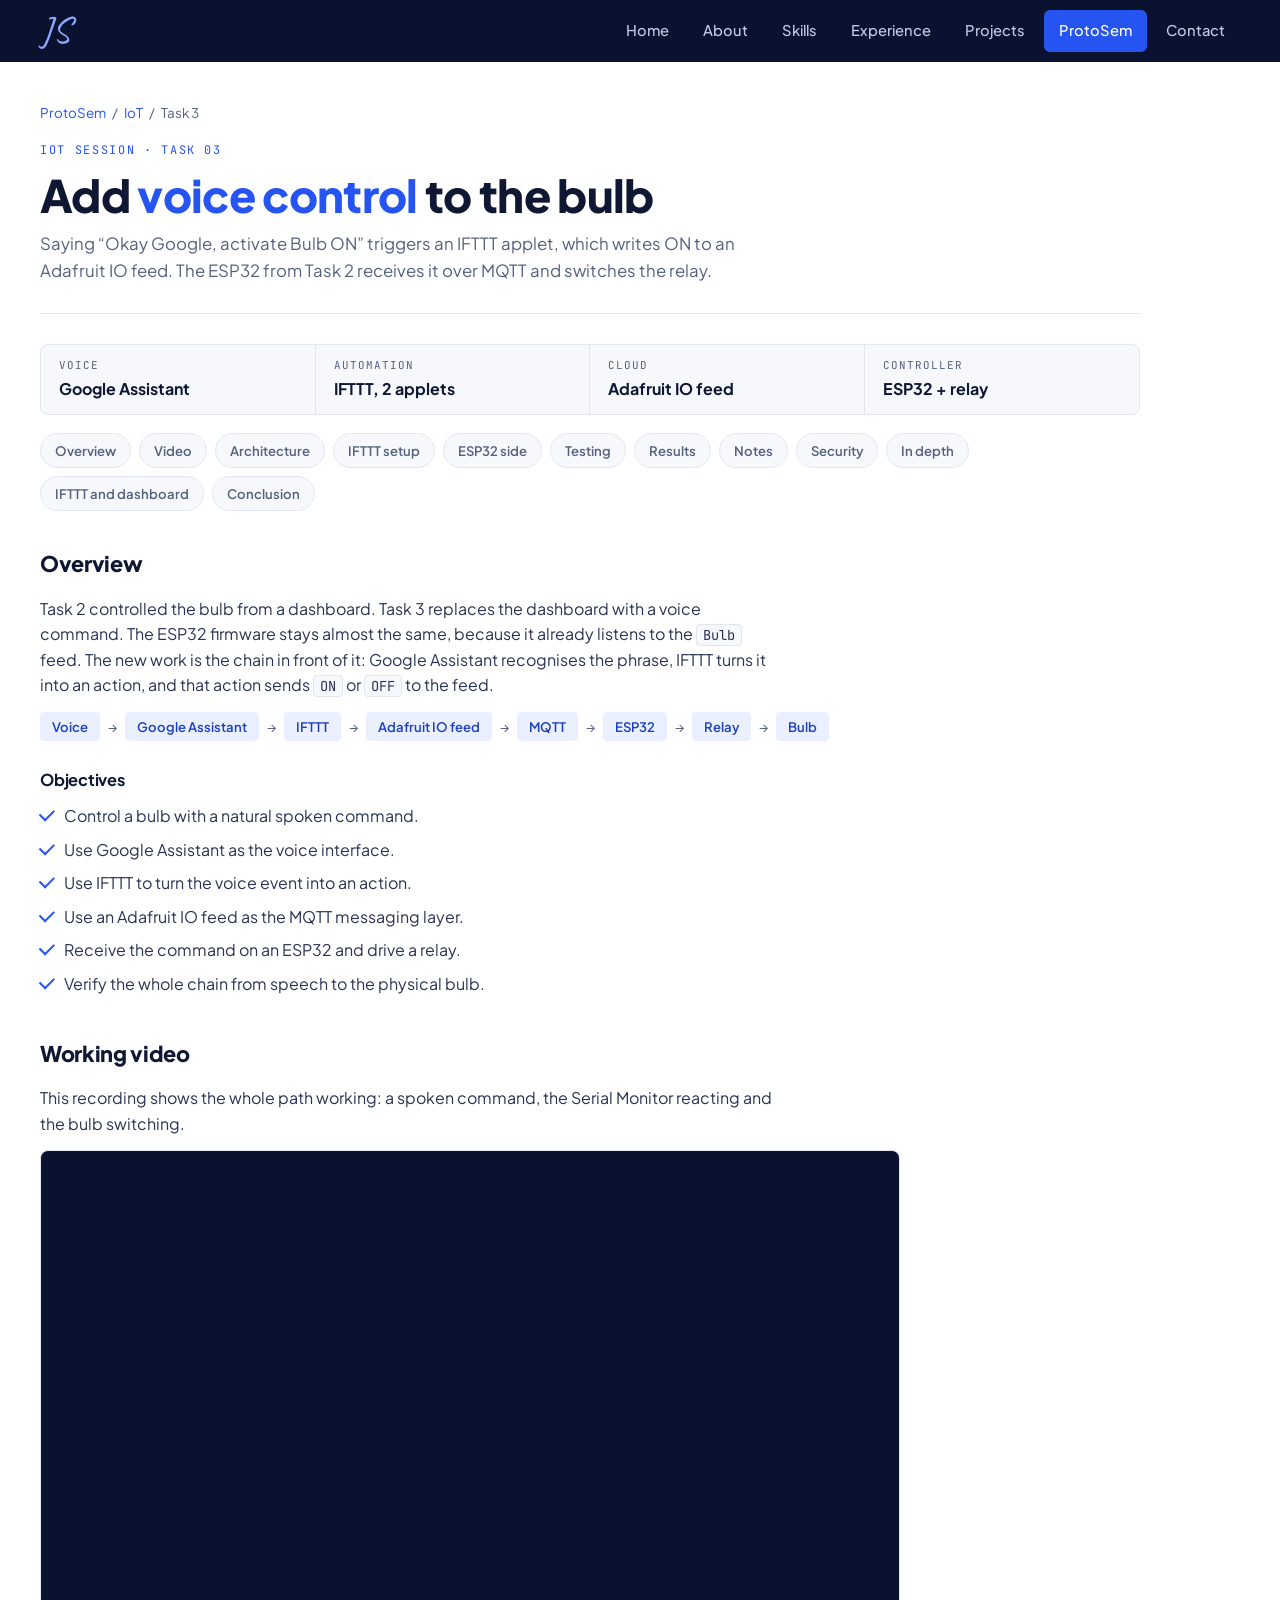
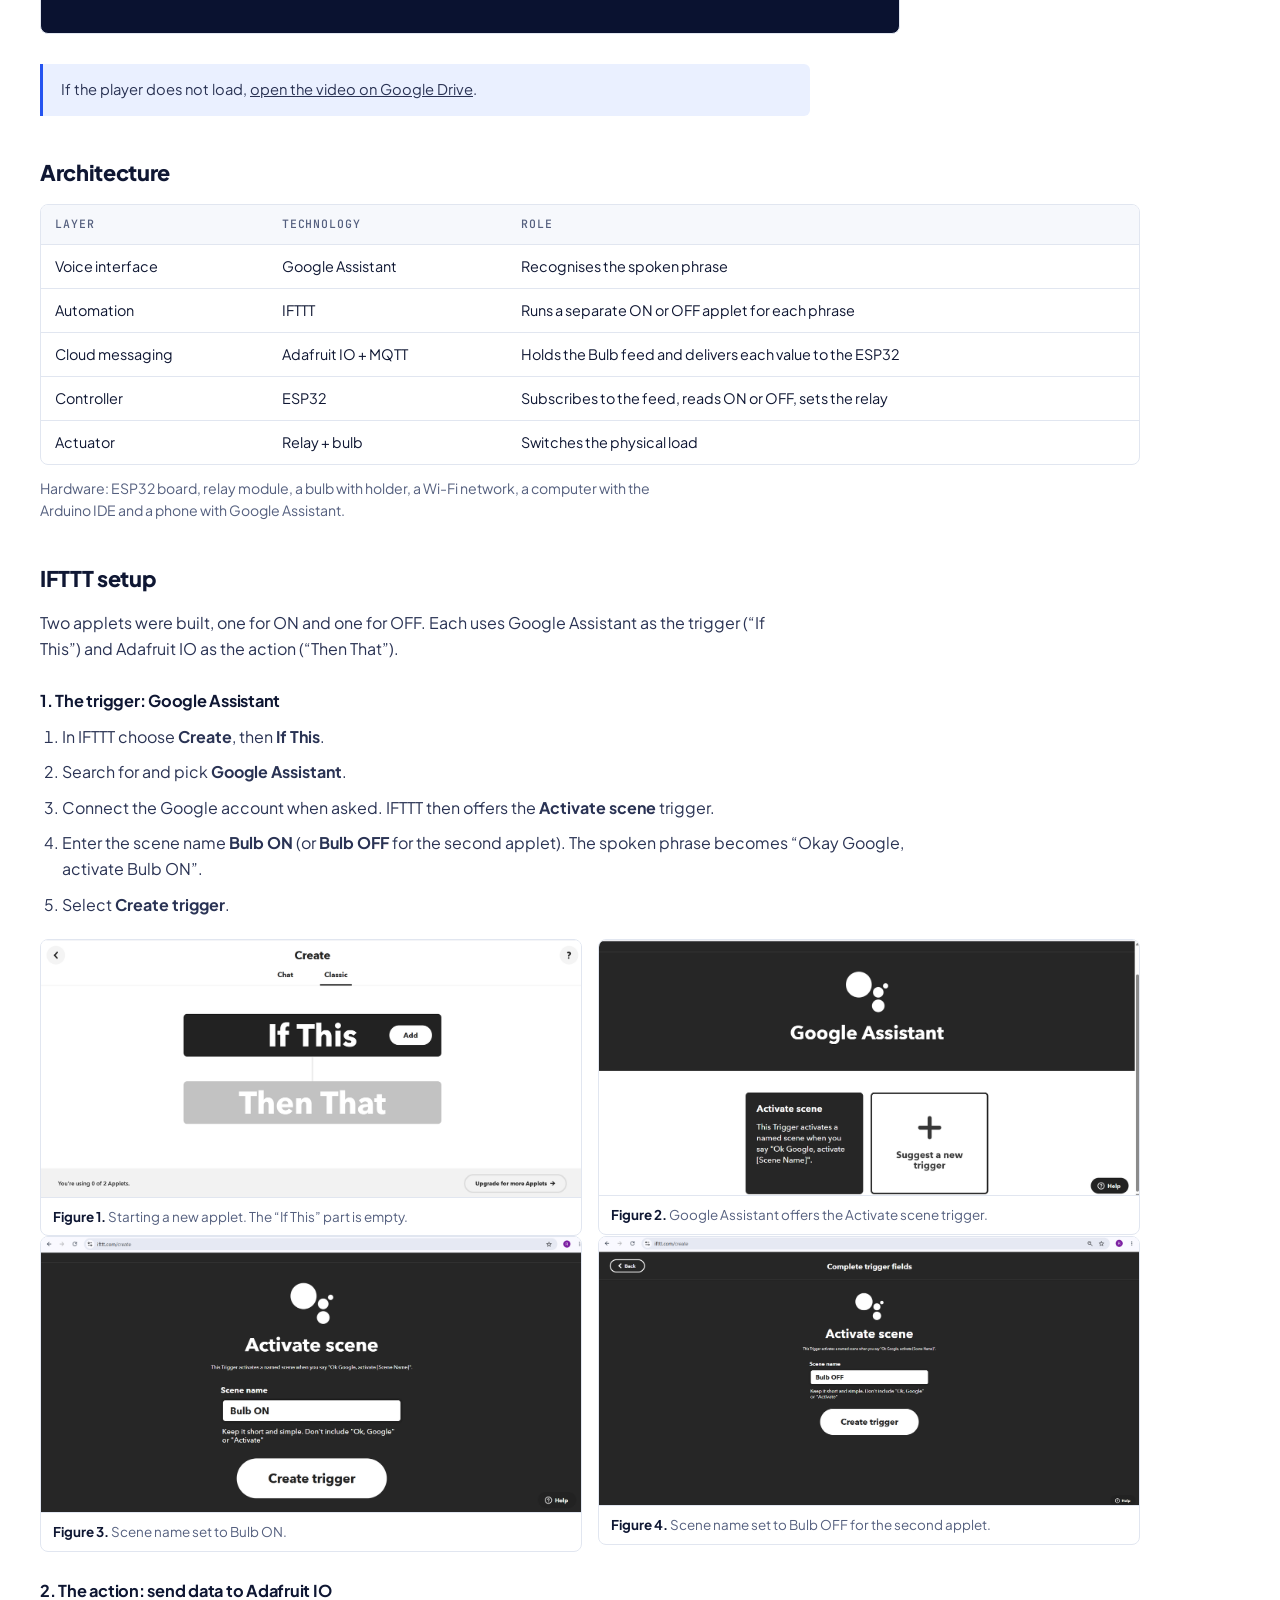
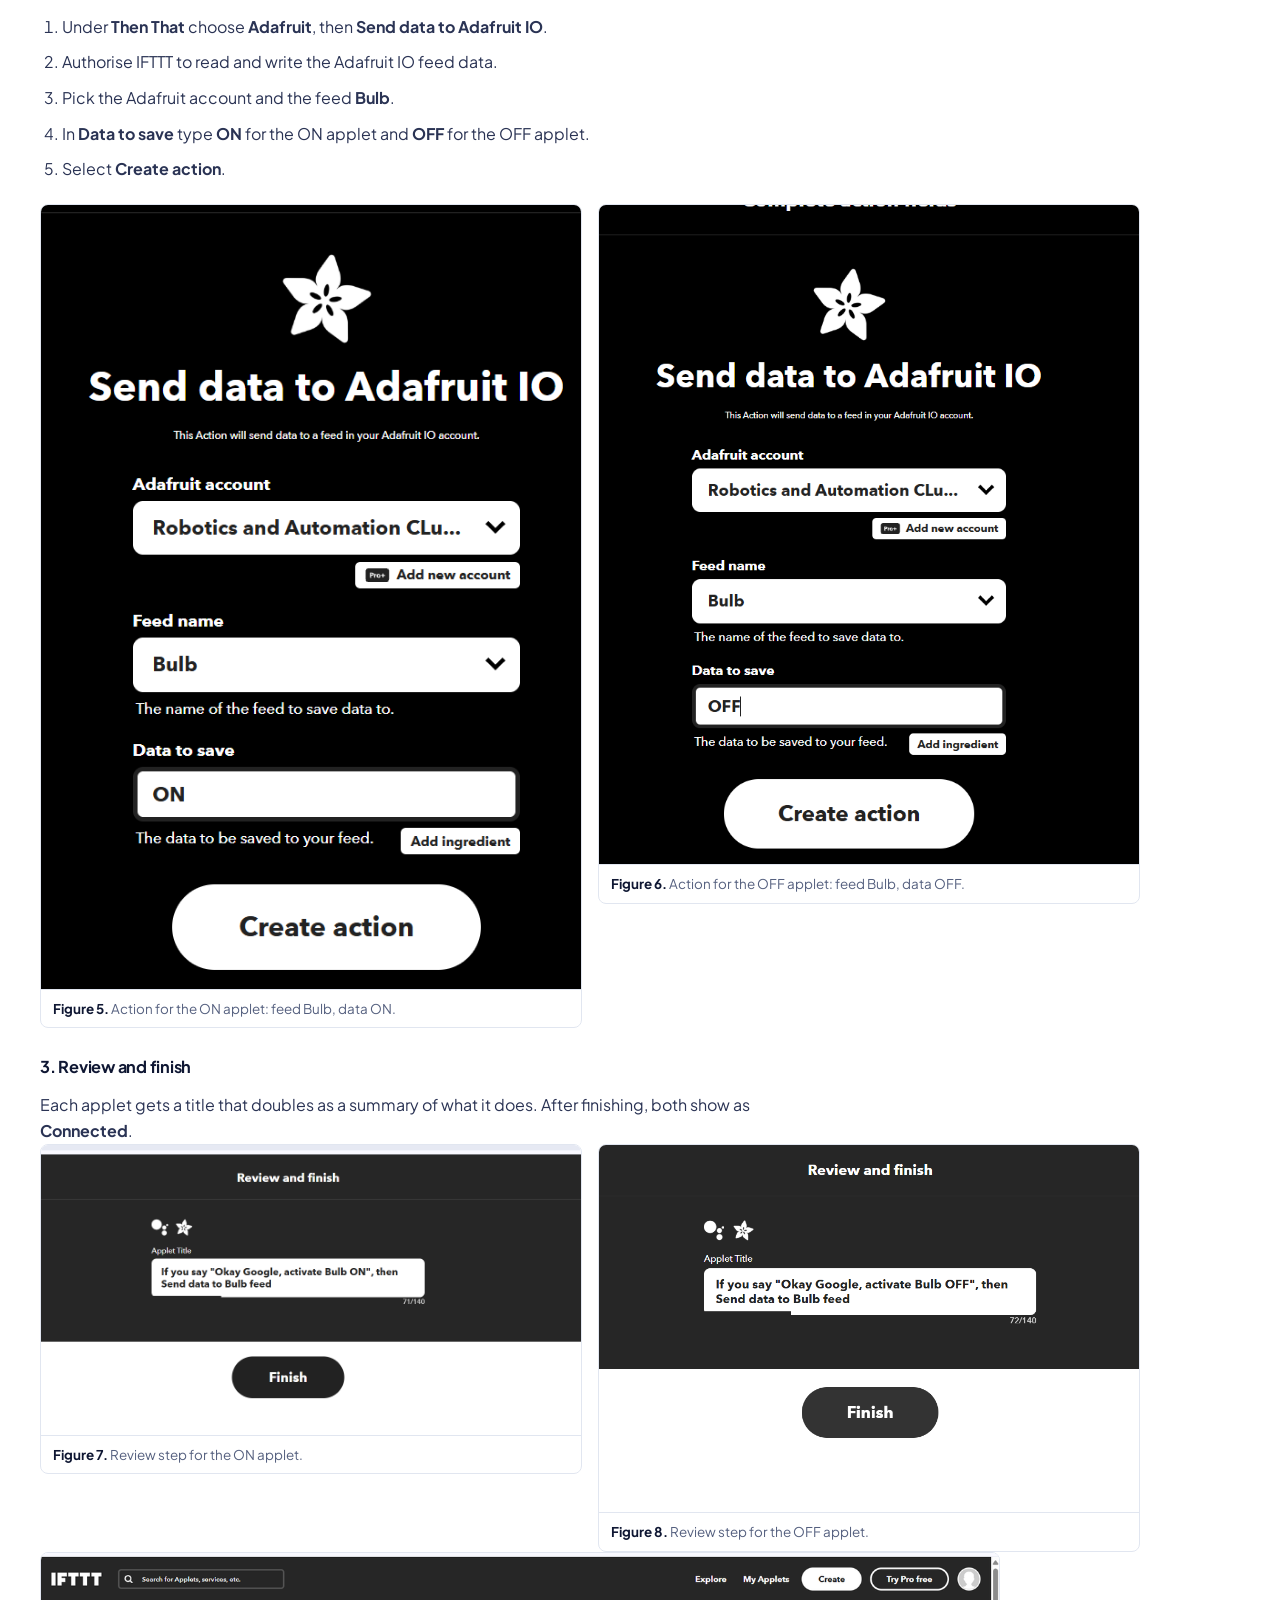
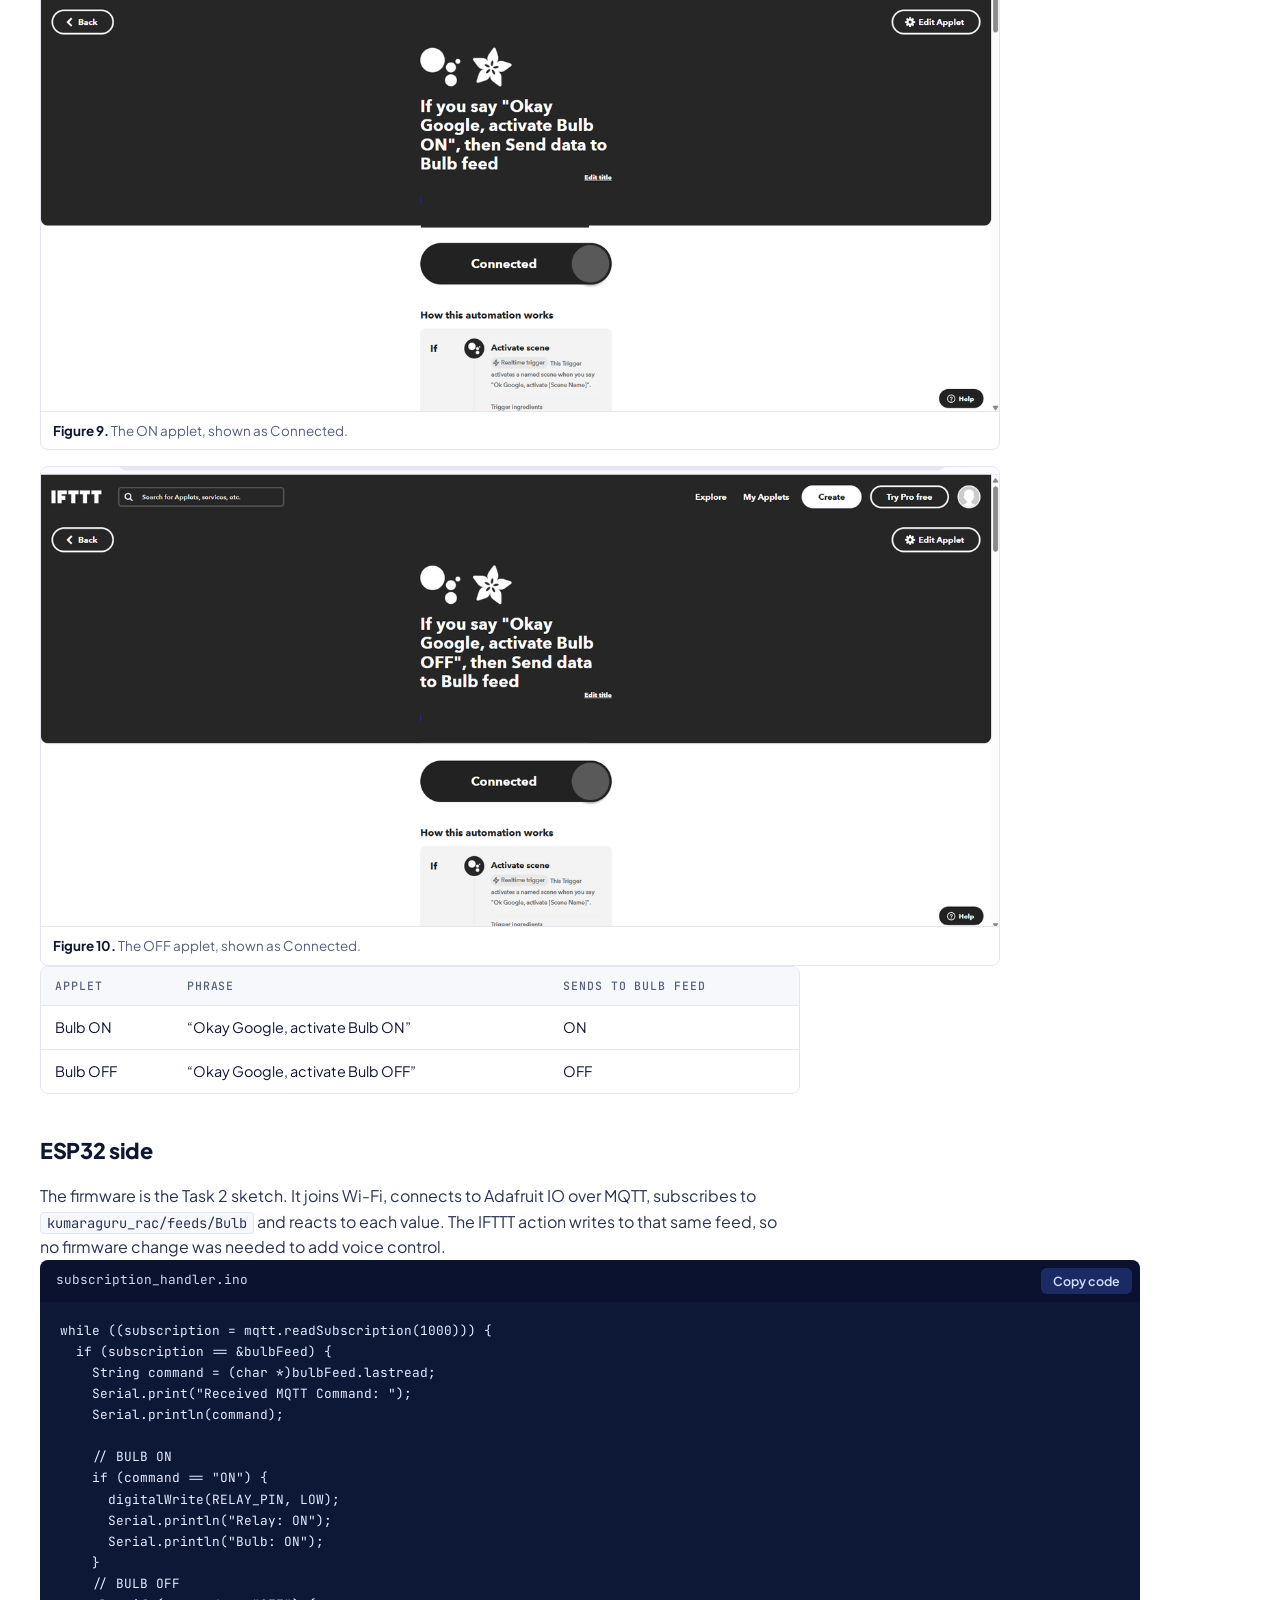
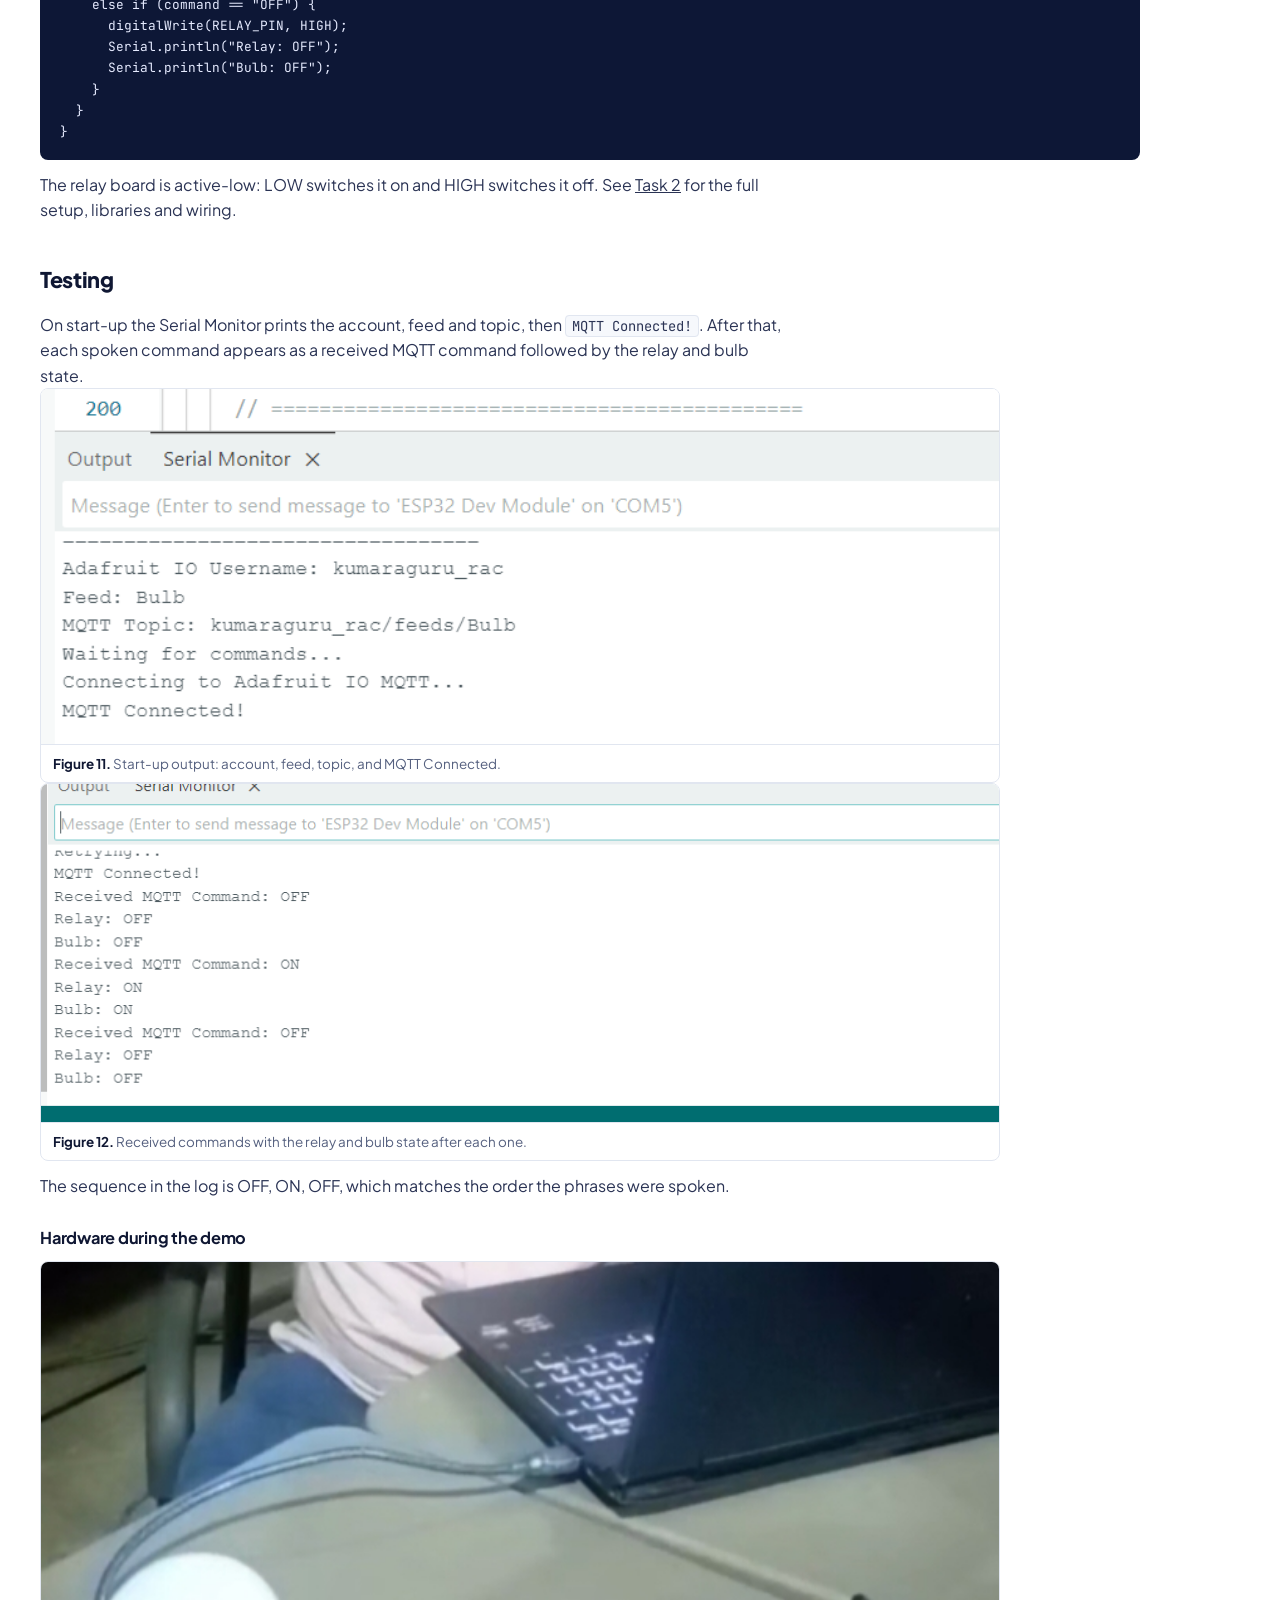
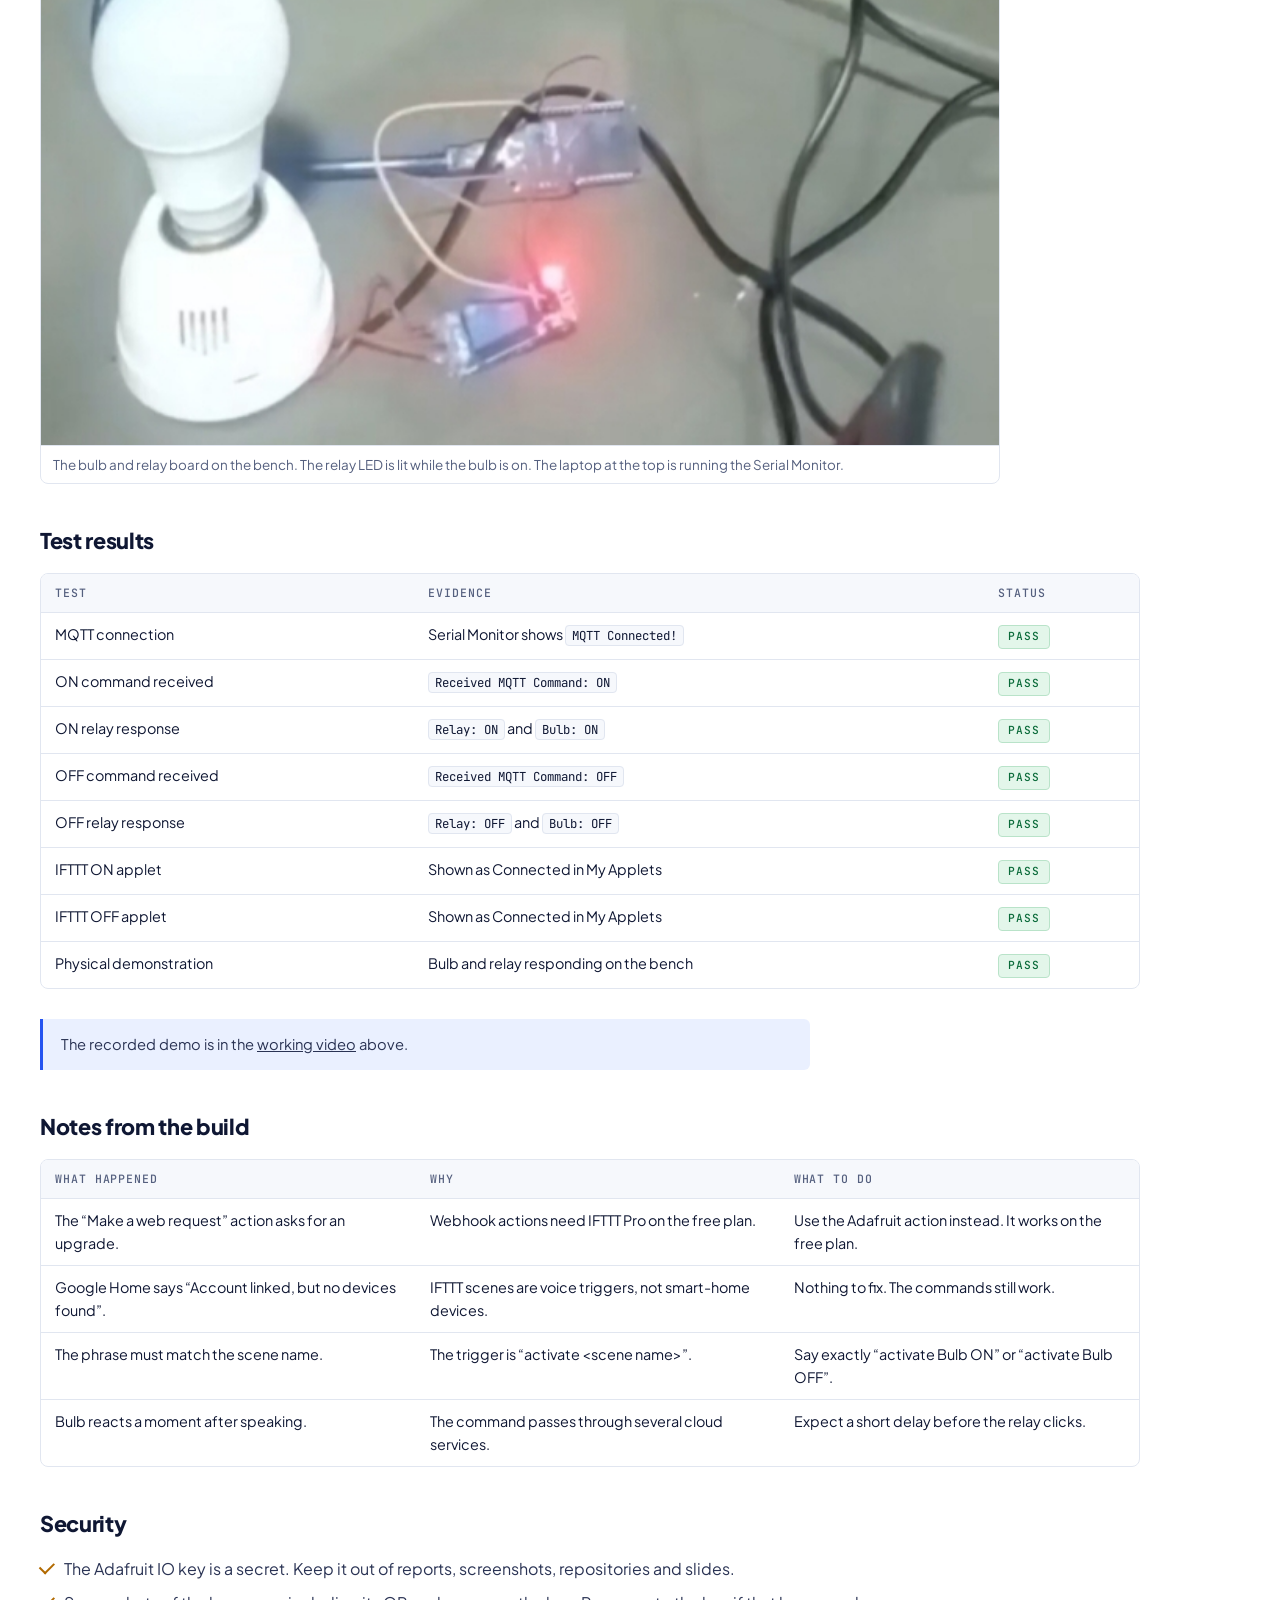
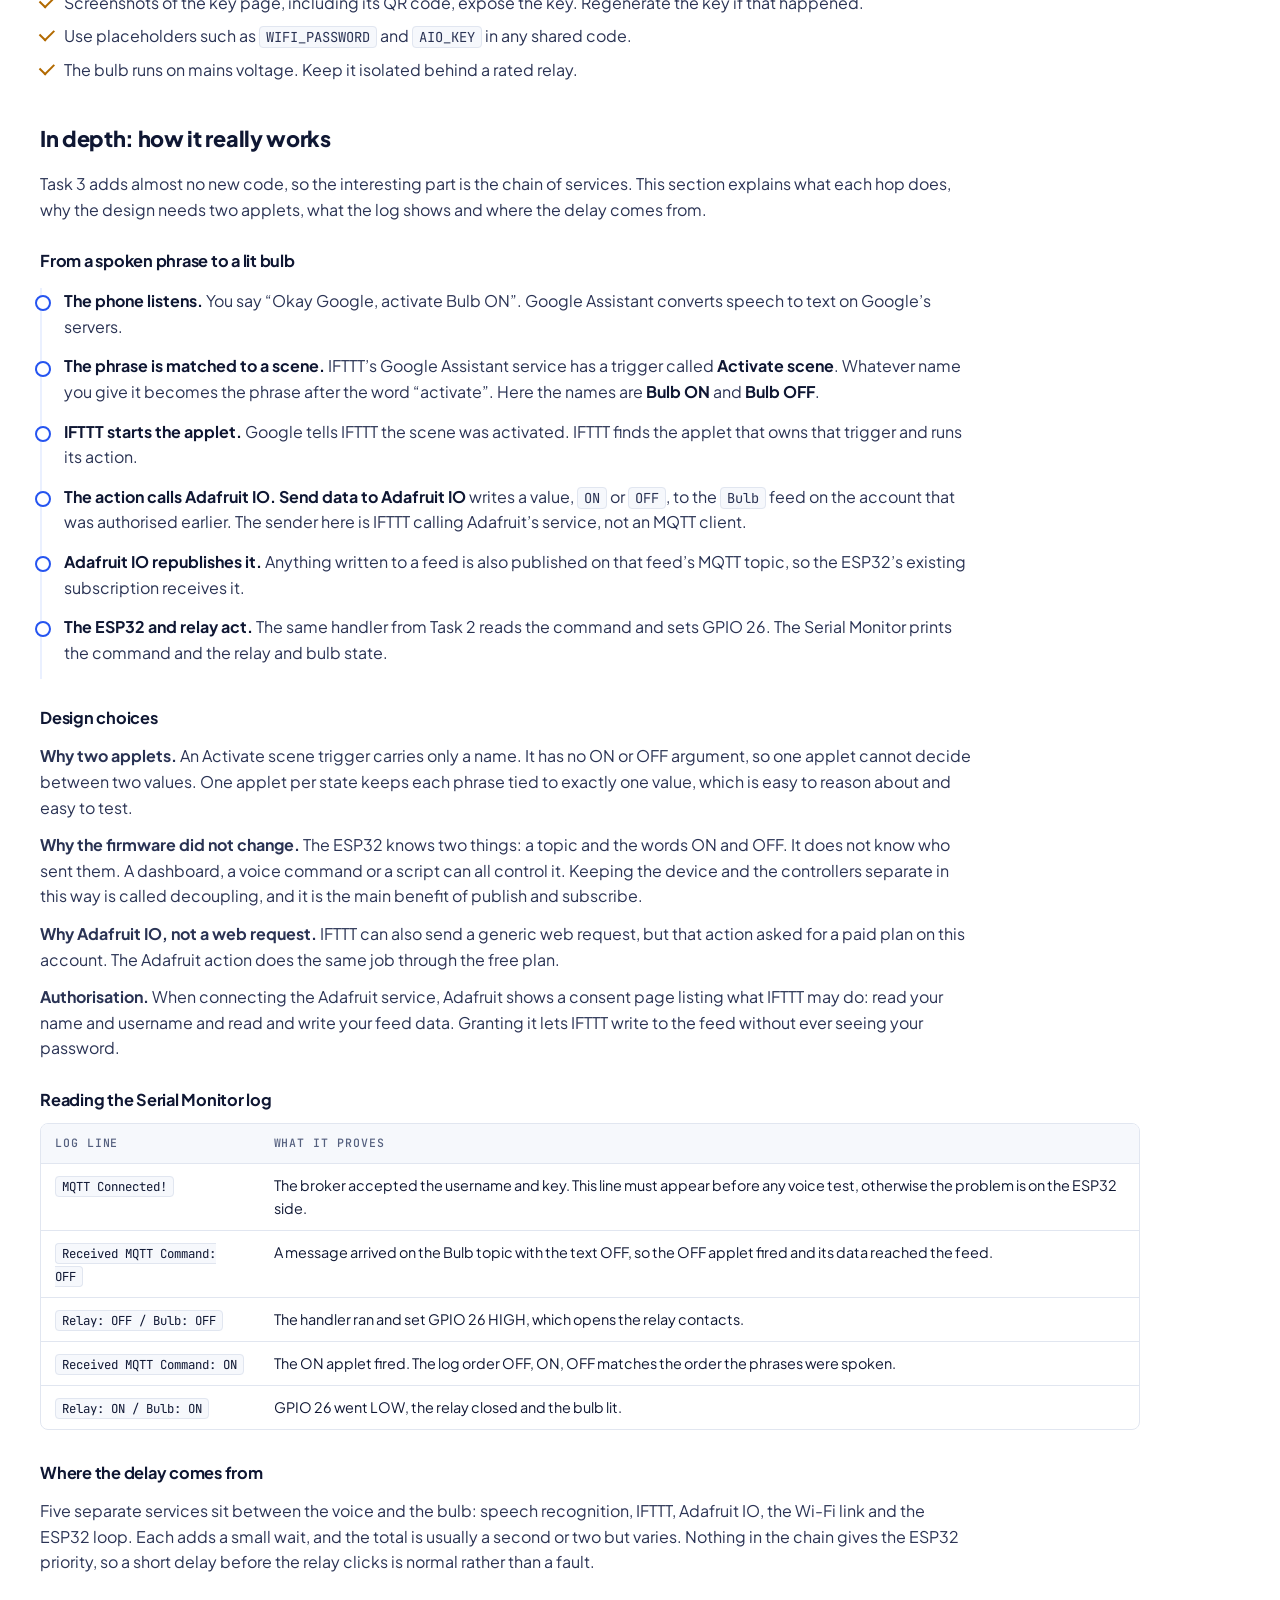
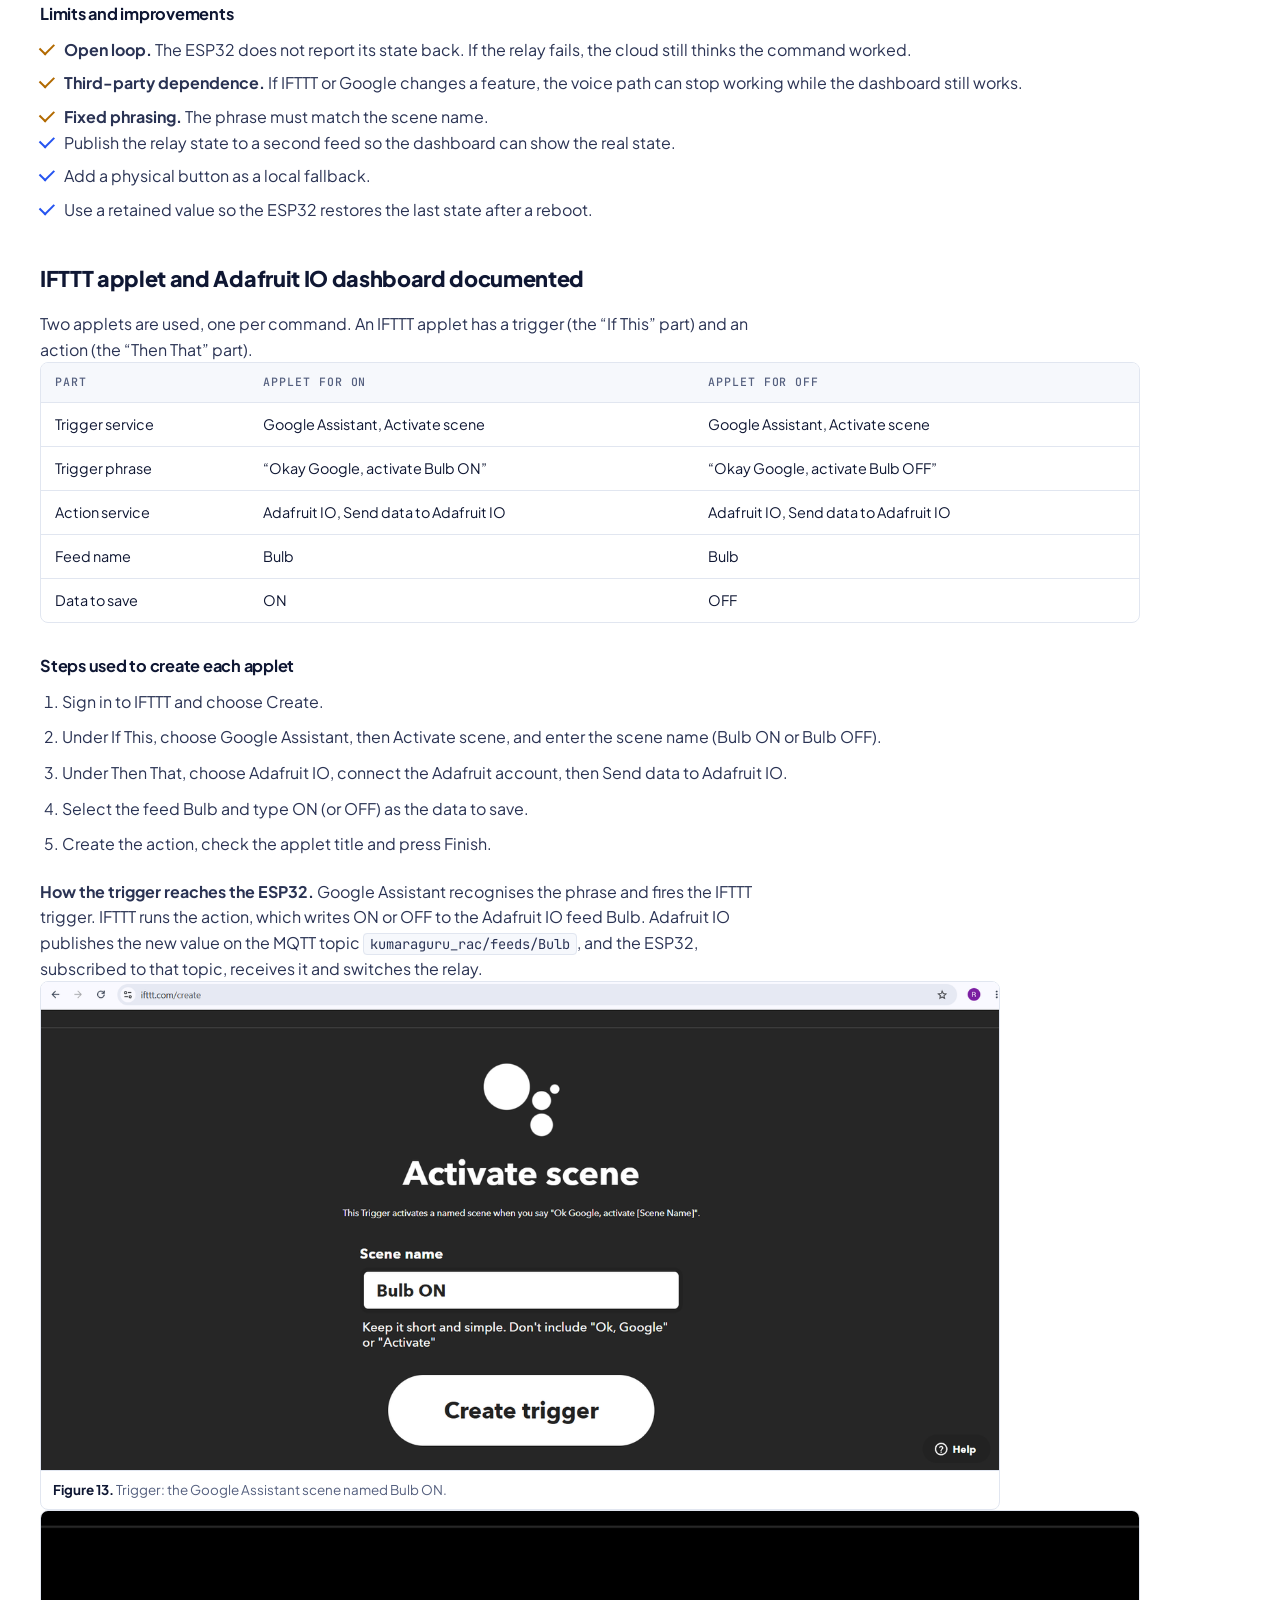
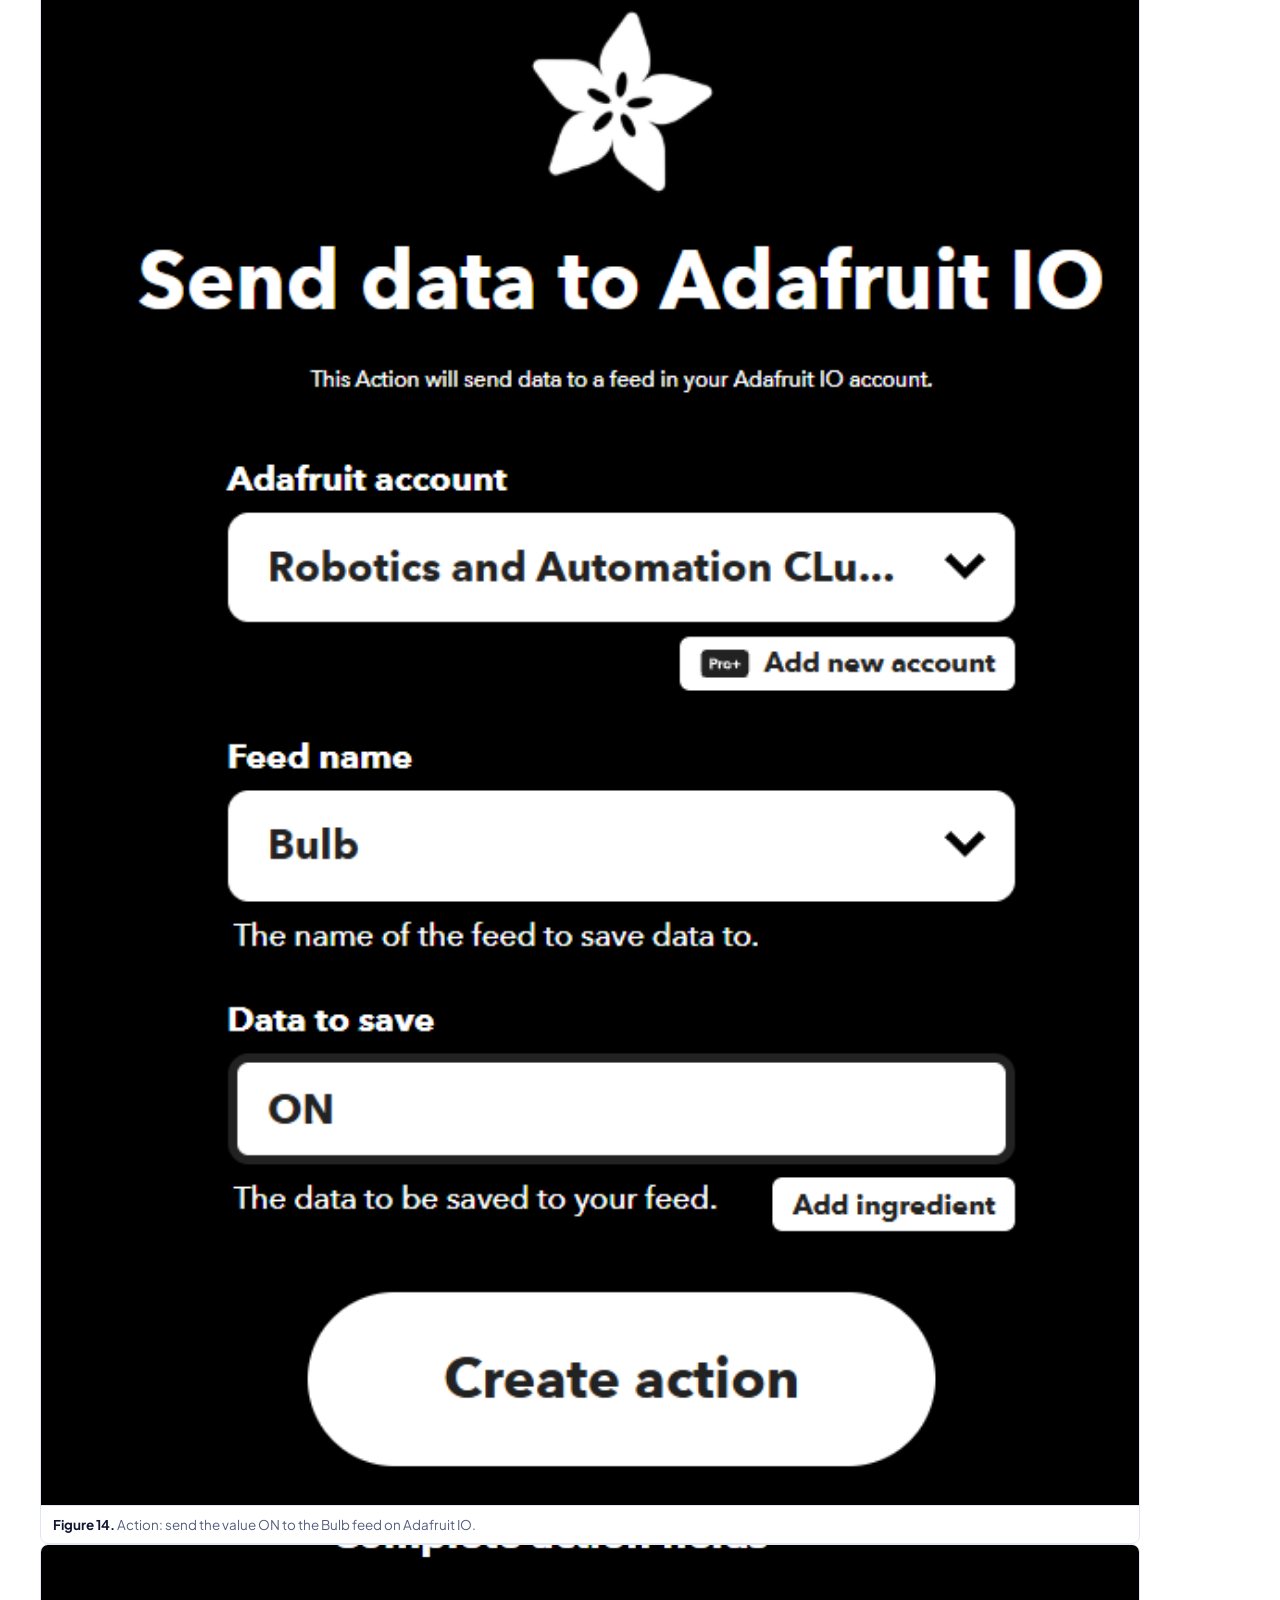
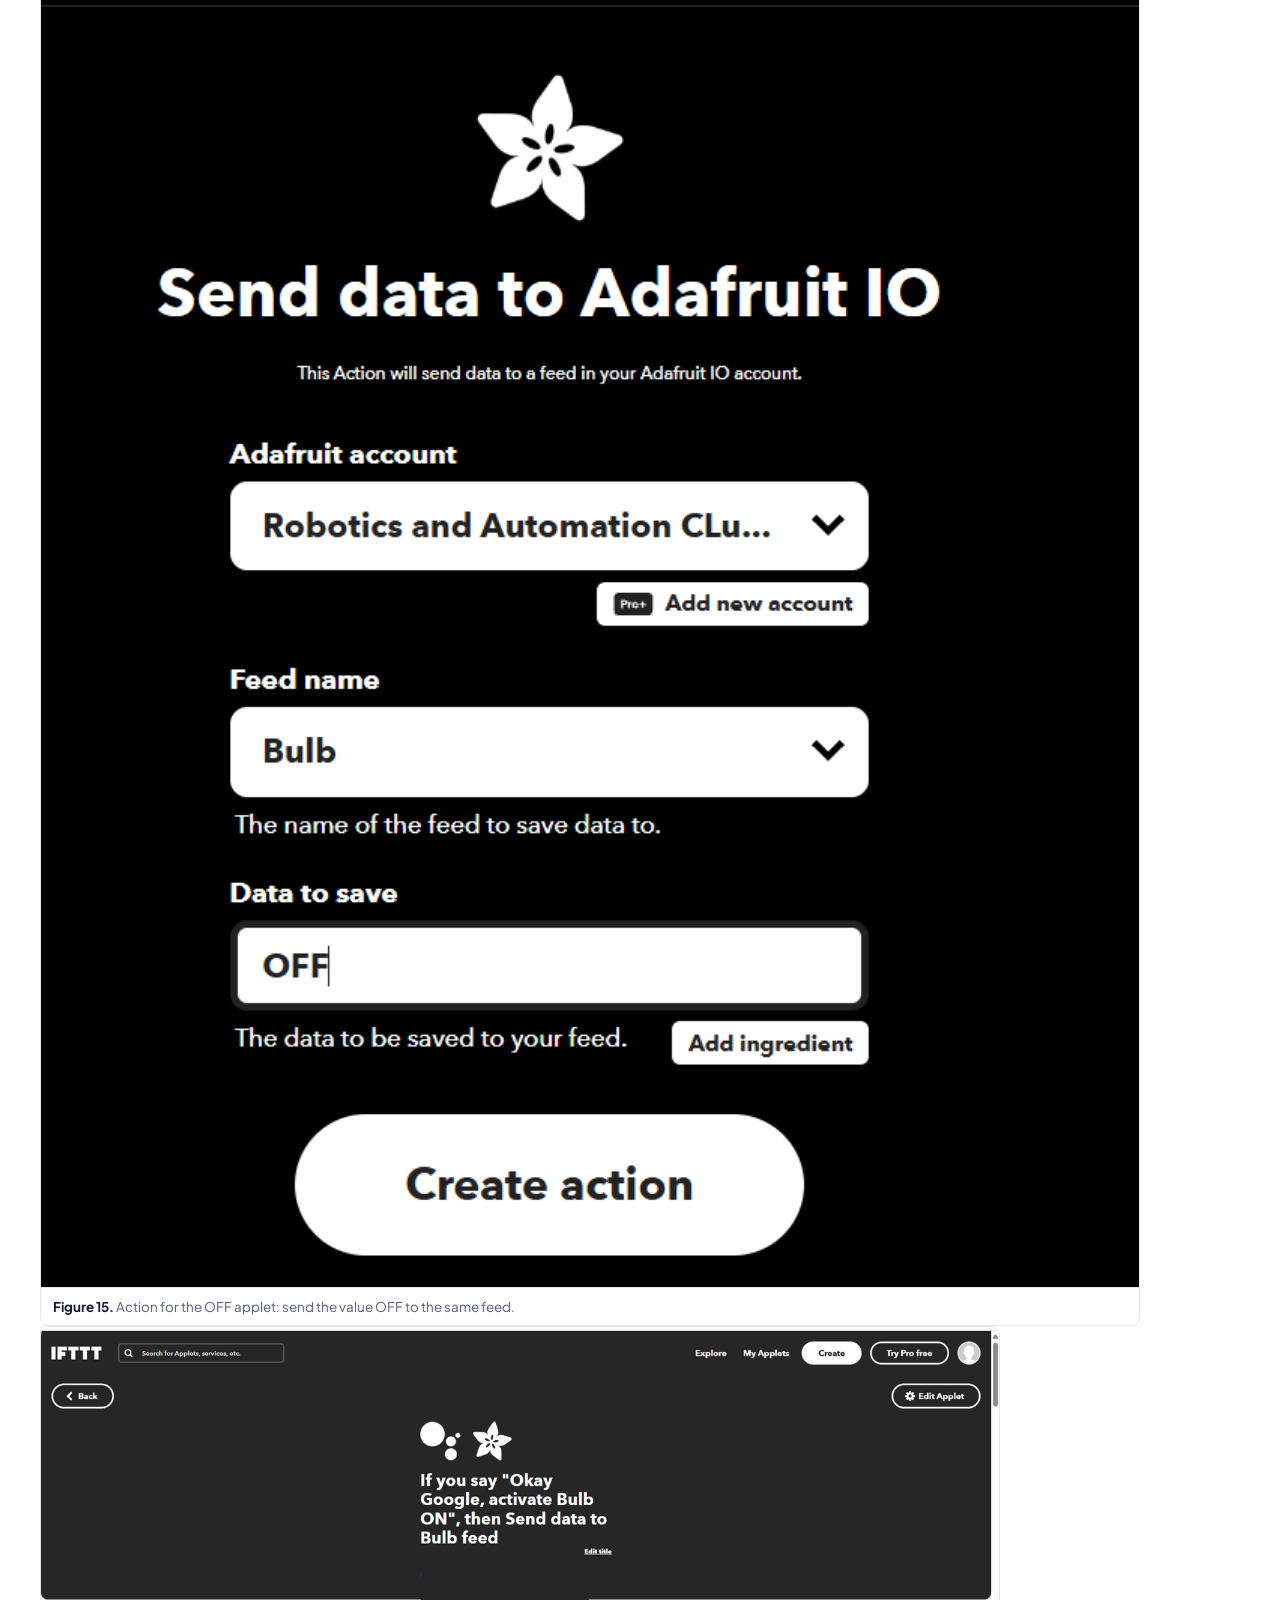
==== commit 2bfef176: "Add missing checklist sections to IoT task pages 2 to 5 Task 2 source code and explanation, Task 3 I" ====
--- a/iot-task3.html
+++ b/iot-task3.html
@@ -1,159 +1,164 @@
-<!DOCTYPE html>
-<html lang="en">
-<head>
-  <meta charset="utf-8">
-  <meta name="viewport" content="width=device-width, initial-scale=1, viewport-fit=cover">
-  <title>IoT Task 3 · Jai Surya S K</title>
-  <meta name="description" content="IoT session Task 3: voice control of the bulb with Google Assistant and IFTTT.">
-  <link rel="preconnect" href="https://fonts.googleapis.com">
-  <link rel="preconnect" href="https://fonts.gstatic.com" crossorigin>
-  <link rel="stylesheet" href="https://fonts.googleapis.com/css2?family=Plus+Jakarta+Sans:wght@400;500;600;700;800&family=Caveat:wght@500;600&family=JetBrains+Mono:wght@400;500&display=swap">
-  <link rel="stylesheet" href="style.css">
-</head>
-<body>
-  <div class="main">
-    <header class="topbar">
-      <div class="in">
-        <a class="mono-logo" href="index.html" aria-label="Jai Surya S K, home">JS</a>
-        <button class="menu-btn" type="button" aria-expanded="false" aria-controls="site-nav">Menu</button>
-        <nav aria-label="Main">
-          <ul class="nav" id="site-nav">
-          <li><a href="index.html">Home</a></li>
-          <li><a href="about.html">About</a></li>
-          <li><a href="skills.html">Skills</a></li>
-          <li><a href="experience.html">Experience</a></li>
-          <li><a href="projects.html">Projects</a></li>
-          <li><a href="protosem.html" aria-current="page">ProtoSem</a></li>
-          <li><a href="contact.html">Contact</a></li>
-          </ul>
-        </nav>
-      </div>
-    </header>
-    <main class="page">
-      <div class="crumb"><a href="protosem.html#iot">ProtoSem</a> <span>/</span> <a href="protosem.html#iot">IoT</a> <span>/</span> Task 3</div>
-      <div class="page-top"><div class="eyebrow">IoT session &middot; Task 03</div><h1 class="page-title">Add <em>voice control</em> to the bulb</h1>
-      <p class="page-lede">Saying &ldquo;Okay Google, activate Bulb ON&rdquo; triggers an IFTTT applet, which writes ON to an Adafruit IO feed. The ESP32 from Task 2 receives it over MQTT and switches the relay.</p></div>
-
-      <div class="facts-row">
-        <div><span>Voice</span><b>Google Assistant</b></div>
-        <div><span>Automation</span><b>IFTTT, 2 applets</b></div>
-        <div><span>Cloud</span><b>Adafruit IO feed</b></div>
-        <div><span>Controller</span><b>ESP32 + relay</b></div>
-      </div>
-
-      <nav class="toc" aria-label="On this page"><a href="#overview">Overview</a><a href="#video">Video</a><a href="#arch">Architecture</a><a href="#ifttt">IFTTT setup</a><a href="#esp">ESP32 side</a><a href="#test">Testing</a><a href="#results">Results</a><a href="#trouble">Notes</a><a href="#security">Security</a><a href="#deep">In depth</a><a href="#conclusion">Conclusion</a></nav>
-
-      <section class="doc" id="overview">
-        <h2>Overview</h2>
-        <p class="prose">Task 2 controlled the bulb from a dashboard. Task 3 replaces the dashboard with a voice command. The ESP32 firmware stays almost the same, because it already listens to the <code>Bulb</code> feed. The new work is the chain in front of it: Google Assistant recognises the phrase, IFTTT turns it into an action, and that action sends <code>ON</code> or <code>OFF</code> to the feed.</p>
-        <div class="flow task-flow"><span>Voice</span> <i>&rarr;</i> <span>Google Assistant</span> <i>&rarr;</i> <span>IFTTT</span> <i>&rarr;</i> <span>Adafruit IO feed</span> <i>&rarr;</i> <span>MQTT</span> <i>&rarr;</i> <span>ESP32</span> <i>&rarr;</i> <span>Relay</span> <i>&rarr;</i> <span>Bulb</span></div>
-        <h3 class="sub">Objectives</h3>
-        <ul class="tick"><li>Control a bulb with a natural spoken command.</li><li>Use Google Assistant as the voice interface.</li><li>Use IFTTT to turn the voice event into an action.</li><li>Use an Adafruit IO feed as the MQTT messaging layer.</li><li>Receive the command on an ESP32 and drive a relay.</li><li>Verify the whole chain from speech to the physical bulb.</li></ul>
-      </section>
-
-      <section class="doc" id="video"><h2>Working video</h2>
-<p class="prose">This recording shows the whole path working: a spoken command, the Serial Monitor reacting and the bulb switching.</p>
-<div class="video-wrap"><iframe src="https://drive.google.com/file/d/15AJGbAR9X35IYntLEv_hpfQnbbMLku5F/preview" title="Voice controlled bulb demonstration" allow="autoplay; fullscreen" allowfullscreen loading="lazy"></iframe></div>
-<p class="src">If the player does not load, <a href="https://drive.google.com/file/d/15AJGbAR9X35IYntLEv_hpfQnbbMLku5F/view?usp=sharing" target="_blank" rel="noopener">open the video on Google Drive</a>.</p></section>
-
-      <section class="doc" id="arch">
-        <h2>Architecture</h2>
-        <div class="table-wrap"><table class="cmp"><thead><tr><th>Layer</th><th>Technology</th><th>Role</th></tr></thead><tbody><tr><td>Voice interface</td><td>Google Assistant</td><td>Recognises the spoken phrase</td></tr><tr><td>Automation</td><td>IFTTT</td><td>Runs a separate ON or OFF applet for each phrase</td></tr><tr><td>Cloud messaging</td><td>Adafruit IO + MQTT</td><td>Holds the Bulb feed and delivers each value to the ESP32</td></tr><tr><td>Controller</td><td>ESP32</td><td>Subscribes to the feed, reads ON or OFF, sets the relay</td></tr><tr><td>Actuator</td><td>Relay + bulb</td><td>Switches the physical load</td></tr></tbody></table></div>
-        <p class="prose small">Hardware: ESP32 board, relay module, a bulb with holder, a Wi-Fi network, a computer with the Arduino IDE and a phone with Google Assistant.</p>
-      </section>
-
-      <section class="doc" id="ifttt">
-        <h2>IFTTT setup</h2>
-        <p class="prose">Two applets were built, one for ON and one for OFF. Each uses Google Assistant as the trigger (&ldquo;If This&rdquo;) and Adafruit IO as the action (&ldquo;Then That&rdquo;).</p>
-        <h3 class="sub">1. The trigger: Google Assistant</h3>
-        <ol class="steps"><li>In IFTTT choose <b>Create</b>, then <b>If This</b>.</li><li>Search for and pick <b>Google Assistant</b>.</li><li>Connect the Google account when asked. IFTTT then offers the <b>Activate scene</b> trigger.</li><li>Enter the scene name <b>Bulb ON</b> (or <b>Bulb OFF</b> for the second applet). The spoken phrase becomes &ldquo;Okay Google, activate Bulb ON&rdquo;.</li><li>Select <b>Create trigger</b>.</li></ol>
-        <div class="figs two"><figure class="shot fig"><a href="images/iot/task3/ifttt-if-this.png" target="_blank" rel="noopener"><img src="images/iot/task3/ifttt-if-this.png" alt="IFTTT Create screen with If This and Then That" loading="lazy"></a><figcaption><b>Figure 1.</b> Starting a new applet. The &ldquo;If This&rdquo; part is empty.</figcaption></figure><figure class="shot fig"><a href="images/iot/task3/ga-trigger.png" target="_blank" rel="noopener"><img src="images/iot/task3/ga-trigger.png" alt="IFTTT Google Assistant trigger list showing Activate scene" loading="lazy"></a><figcaption><b>Figure 2.</b> Google Assistant offers the Activate scene trigger.</figcaption></figure></div>
-        <div class="figs two"><figure class="shot fig"><a href="images/iot/task3/scene-on.png" target="_blank" rel="noopener"><img src="images/iot/task3/scene-on.png" alt="IFTTT Activate scene form with scene name Bulb ON" loading="lazy"></a><figcaption><b>Figure 3.</b> Scene name set to Bulb ON.</figcaption></figure><figure class="shot fig"><a href="images/iot/task3/scene-off.png" target="_blank" rel="noopener"><img src="images/iot/task3/scene-off.png" alt="IFTTT Activate scene form with scene name Bulb OFF" loading="lazy"></a><figcaption><b>Figure 4.</b> Scene name set to Bulb OFF for the second applet.</figcaption></figure></div>
-        <h3 class="sub">2. The action: send data to Adafruit IO</h3>
-        <ol class="steps"><li>Under <b>Then That</b> choose <b>Adafruit</b>, then <b>Send data to Adafruit IO</b>.</li><li>Authorise IFTTT to read and write the Adafruit IO feed data.</li><li>Pick the Adafruit account and the feed <b>Bulb</b>.</li><li>In <b>Data to save</b> type <b>ON</b> for the ON applet and <b>OFF</b> for the OFF applet.</li><li>Select <b>Create action</b>.</li></ol>
-        <div class="figs two"><figure class="shot fig"><a href="images/iot/task3/data-on.png" target="_blank" rel="noopener"><img src="images/iot/task3/data-on.png" alt="IFTTT Send data to Adafruit IO form with feed Bulb and data ON" loading="lazy"></a><figcaption><b>Figure 5.</b> Action for the ON applet: feed Bulb, data ON.</figcaption></figure><figure class="shot fig"><a href="images/iot/task3/data-off.png" target="_blank" rel="noopener"><img src="images/iot/task3/data-off.png" alt="IFTTT Send data to Adafruit IO form with feed Bulb and data OFF" loading="lazy"></a><figcaption><b>Figure 6.</b> Action for the OFF applet: feed Bulb, data OFF.</figcaption></figure></div>
-        <h3 class="sub">3. Review and finish</h3>
-        <p class="prose">Each applet gets a title that doubles as a summary of what it does. After finishing, both show as <b>Connected</b>.</p>
-        <div class="figs two"><figure class="shot fig"><a href="images/iot/task3/review-on.png" target="_blank" rel="noopener"><img src="images/iot/task3/review-on.png" alt="IFTTT review and finish screen for the Bulb ON applet" loading="lazy"></a><figcaption><b>Figure 7.</b> Review step for the ON applet.</figcaption></figure><figure class="shot fig"><a href="images/iot/task3/review-off.png" target="_blank" rel="noopener"><img src="images/iot/task3/review-off.png" alt="IFTTT review and finish screen for the Bulb OFF applet" loading="lazy"></a><figcaption><b>Figure 8.</b> Review step for the OFF applet.</figcaption></figure></div>
-        <div class="figs wide"><figure class="shot fig"><a href="images/iot/task3/applet-on.png" target="_blank" rel="noopener"><img src="images/iot/task3/applet-on.png" alt="IFTTT applet page for Bulb ON showing Connected" loading="lazy"></a><figcaption><b>Figure 9.</b> The ON applet, shown as Connected.</figcaption></figure><figure class="shot fig"><a href="images/iot/task3/applet-off.png" target="_blank" rel="noopener"><img src="images/iot/task3/applet-off.png" alt="IFTTT applet page for Bulb OFF showing Connected" loading="lazy"></a><figcaption><b>Figure 10.</b> The OFF applet, shown as Connected.</figcaption></figure></div>
-        <div class="table-wrap narrow"><table class="cmp small"><thead><tr><th>Applet</th><th>Phrase</th><th>Sends to Bulb feed</th></tr></thead><tbody><tr><td>Bulb ON</td><td>&ldquo;Okay Google, activate Bulb ON&rdquo;</td><td>ON</td></tr><tr><td>Bulb OFF</td><td>&ldquo;Okay Google, activate Bulb OFF&rdquo;</td><td>OFF</td></tr></tbody></table></div>
-      </section>
-
-      <section class="doc" id="esp">
-        <h2>ESP32 side</h2>
-        <p class="prose">The firmware is the Task 2 sketch. It joins Wi-Fi, connects to Adafruit IO over MQTT, subscribes to <code>kumaraguru_rac/feeds/Bulb</code> and reacts to each value. The IFTTT action writes to that same feed, so no firmware change was needed to add voice control.</p>
-        <div class="code-head"><span>subscription_handler.ino</span><button class="copy" type="button" data-copy="#code-sub">Copy code</button></div><pre class="code" id="code-sub"><code>while ((subscription = mqtt.readSubscription(1000))) {
-  if (subscription == &amp;bulbFeed) {
-    String command = (char *)bulbFeed.lastread;
-    Serial.print(&quot;Received MQTT Command: &quot;);
-    Serial.println(command);
-
-    // BULB ON
-    if (command == &quot;ON&quot;) {
-      digitalWrite(RELAY_PIN, LOW);
-      Serial.println(&quot;Relay: ON&quot;);
-      Serial.println(&quot;Bulb: ON&quot;);
-    }
-    // BULB OFF
-    else if (command == &quot;OFF&quot;) {
-      digitalWrite(RELAY_PIN, HIGH);
-      Serial.println(&quot;Relay: OFF&quot;);
-      Serial.println(&quot;Bulb: OFF&quot;);
-    }
-  }
-}</code></pre>
-        <p class="prose">The relay board is active-low: LOW switches it on and HIGH switches it off. See <a href="iot-task2.html">Task 2</a> for the full setup, libraries and wiring.</p>
-      </section>
-
-      <section class="doc" id="test">
-        <h2>Testing</h2>
-        <p class="prose">On start-up the Serial Monitor prints the account, feed and topic, then <code>MQTT Connected!</code>. After that, each spoken command appears as a received MQTT command followed by the relay and bulb state.</p>
-        <div class="figs wide"><figure class="shot fig"><a href="images/iot/task3/serial-start.png" target="_blank" rel="noopener"><img src="images/iot/task3/serial-start.png" alt="Arduino Serial Monitor showing the Adafruit IO username, feed Bulb, topic and MQTT Connected" loading="lazy"></a><figcaption><b>Figure 11.</b> Start-up output: account, feed, topic, and MQTT Connected.</figcaption></figure></div>
-        <div class="figs wide"><figure class="shot fig"><a href="images/iot/task3/serial-log.png" target="_blank" rel="noopener"><img src="images/iot/task3/serial-log.png" alt="Serial Monitor log showing received MQTT commands OFF, ON, OFF with matching relay and bulb states" loading="lazy"></a><figcaption><b>Figure 12.</b> Received commands with the relay and bulb state after each one.</figcaption></figure></div>
-        <p class="prose">The sequence in the log is OFF, ON, OFF, which matches the order the phrases were spoken.</p>
-        <h3 class="sub">Hardware during the demo</h3>
-        <div class="figs wide"><figure class="shot fig"><a href="images/iot/task3/hardware.png" target="_blank" rel="noopener"><img src="images/iot/task3/hardware.png" alt="Bulb in a holder next to an ESP32 board and relay module with a red LED lit" loading="lazy"></a><figcaption>The bulb and relay board on the bench. The relay LED is lit while the bulb is on. The laptop at the top is running the Serial Monitor.</figcaption></figure></div>
-      </section>
-
-      <section class="doc" id="results">
-        <h2>Test results</h2>
-        <div class="table-wrap"><table class="cmp"><thead><tr><th>Test</th><th>Evidence</th><th>Status</th></tr></thead><tbody><tr><td>MQTT connection</td><td>Serial Monitor shows <code>MQTT Connected!</code></td><td><span class="pass">PASS</span></td></tr><tr><td>ON command received</td><td><code>Received MQTT Command: ON</code></td><td><span class="pass">PASS</span></td></tr><tr><td>ON relay response</td><td><code>Relay: ON</code> and <code>Bulb: ON</code></td><td><span class="pass">PASS</span></td></tr><tr><td>OFF command received</td><td><code>Received MQTT Command: OFF</code></td><td><span class="pass">PASS</span></td></tr><tr><td>OFF relay response</td><td><code>Relay: OFF</code> and <code>Bulb: OFF</code></td><td><span class="pass">PASS</span></td></tr><tr><td>IFTTT ON applet</td><td>Shown as Connected in My Applets</td><td><span class="pass">PASS</span></td></tr><tr><td>IFTTT OFF applet</td><td>Shown as Connected in My Applets</td><td><span class="pass">PASS</span></td></tr><tr><td>Physical demonstration</td><td>Bulb and relay responding on the bench</td><td><span class="pass">PASS</span></td></tr></tbody></table></div>
-        <p class="src">The recorded demo is in the <a href="#video">working video</a> above.</p>
-      </section>
-
-      <section class="doc" id="trouble">
-        <h2>Notes from the build</h2>
-        <div class="table-wrap"><table class="cmp"><thead><tr><th>What happened</th><th>Why</th><th>What to do</th></tr></thead><tbody><tr><td>The &ldquo;Make a web request&rdquo; action asks for an upgrade.</td><td>Webhook actions need IFTTT Pro on the free plan.</td><td>Use the Adafruit action instead. It works on the free plan.</td></tr><tr><td>Google Home says &ldquo;Account linked, but no devices found&rdquo;.</td><td>IFTTT scenes are voice triggers, not smart-home devices.</td><td>Nothing to fix. The commands still work.</td></tr><tr><td>The phrase must match the scene name.</td><td>The trigger is &ldquo;activate &lt;scene name&gt;&rdquo;.</td><td>Say exactly &ldquo;activate Bulb ON&rdquo; or &ldquo;activate Bulb OFF&rdquo;.</td></tr><tr><td>Bulb reacts a moment after speaking.</td><td>The command passes through several cloud services.</td><td>Expect a short delay before the relay clicks.</td></tr></tbody></table></div>
-      </section>
-
-      <section class="doc" id="security">
-        <h2>Security</h2>
-        <ul class="tick warn"><li>The Adafruit IO key is a secret. Keep it out of reports, screenshots, repositories and slides.</li><li>Screenshots of the key page, including its QR code, expose the key. Regenerate the key if that happened.</li><li>Use placeholders such as <code>WIFI_PASSWORD</code> and <code>AIO_KEY</code> in any shared code.</li><li>The bulb runs on mains voltage. Keep it isolated behind a rated relay.</li></ul>
-      </section>
-
-      <section class="doc deep" id="deep"><h2>In depth: how it really works</h2><p class="prose">Task 3 adds almost no new code, so the interesting part is the chain of services. This section explains what each hop does, why the design needs two applets, what the log shows and where the delay comes from.</p>
-<h3 class="sub">From a spoken phrase to a lit bulb</h3><ol class="trace"><li><b>The phone listens.</b> You say &ldquo;Okay Google, activate Bulb ON&rdquo;. Google Assistant converts speech to text on Google&rsquo;s servers.</li><li><b>The phrase is matched to a scene.</b> IFTTT&rsquo;s Google Assistant service has a trigger called <b>Activate scene</b>. Whatever name you give it becomes the phrase after the word &ldquo;activate&rdquo;. Here the names are <b>Bulb ON</b> and <b>Bulb OFF</b>.</li><li><b>IFTTT starts the applet.</b> Google tells IFTTT the scene was activated. IFTTT finds the applet that owns that trigger and runs its action.</li><li><b>The action calls Adafruit IO.</b> <b>Send data to Adafruit IO</b> writes a value, <code>ON</code> or <code>OFF</code>, to the <code>Bulb</code> feed on the account that was authorised earlier. The sender here is IFTTT calling Adafruit&rsquo;s service, not an MQTT client.</li><li><b>Adafruit IO republishes it.</b> Anything written to a feed is also published on that feed&rsquo;s MQTT topic, so the ESP32&rsquo;s existing subscription receives it.</li><li><b>The ESP32 and relay act.</b> The same handler from Task 2 reads the command and sets GPIO 26. The Serial Monitor prints the command and the relay and bulb state.</li></ol><h3 class="sub">Design choices</h3>
-<p class="prose"><b>Why two applets.</b> An Activate scene trigger carries only a name. It has no ON or OFF argument, so one applet cannot decide between two values. One applet per state keeps each phrase tied to exactly one value, which is easy to reason about and easy to test.</p>
-<p class="prose"><b>Why the firmware did not change.</b> The ESP32 knows two things: a topic and the words ON and OFF. It does not know who sent them. A dashboard, a voice command or a script can all control it. Keeping the device and the controllers separate in this way is called decoupling, and it is the main benefit of publish and subscribe.</p>
-<p class="prose"><b>Why Adafruit IO, not a web request.</b> IFTTT can also send a generic web request, but that action asked for a paid plan on this account. The Adafruit action does the same job through the free plan.</p>
-<p class="prose"><b>Authorisation.</b> When connecting the Adafruit service, Adafruit shows a consent page listing what IFTTT may do: read your name and username and read and write your feed data. Granting it lets IFTTT write to the feed without ever seeing your password.</p>
-<h3 class="sub">Reading the Serial Monitor log</h3><div class="table-wrap"><table class="cmp"><thead><tr><th>Log line</th><th>What it proves</th></tr></thead><tbody><tr><td><code>MQTT Connected!</code></td><td>The broker accepted the username and key. This line must appear before any voice test, otherwise the problem is on the ESP32 side.</td></tr><tr><td><code>Received MQTT Command: OFF</code></td><td>A message arrived on the Bulb topic with the text OFF, so the OFF applet fired and its data reached the feed.</td></tr><tr><td><code>Relay: OFF / Bulb: OFF</code></td><td>The handler ran and set GPIO 26 HIGH, which opens the relay contacts.</td></tr><tr><td><code>Received MQTT Command: ON</code></td><td>The ON applet fired. The log order OFF, ON, OFF matches the order the phrases were spoken.</td></tr><tr><td><code>Relay: ON / Bulb: ON</code></td><td>GPIO 26 went LOW, the relay closed and the bulb lit.</td></tr></tbody></table></div><h3 class="sub">Where the delay comes from</h3>
-<p class="prose">Five separate services sit between the voice and the bulb: speech recognition, IFTTT, Adafruit IO, the Wi-Fi link and the ESP32 loop. Each adds a small wait, and the total is usually a second or two but varies. Nothing in the chain gives the ESP32 priority, so a short delay before the relay clicks is normal rather than a fault.</p>
-<h3 class="sub">Limits and improvements</h3>
-<ul class="tick warn"><li><b>Open loop.</b> The ESP32 does not report its state back. If the relay fails, the cloud still thinks the command worked.</li><li><b>Third-party dependence.</b> If IFTTT or Google changes a feature, the voice path can stop working while the dashboard still works.</li><li><b>Fixed phrasing.</b> The phrase must match the scene name.</li></ul>
-<ul class="tick"><li>Publish the relay state to a second feed so the dashboard can show the real state.</li><li>Add a physical button as a local fallback.</li><li>Use a retained value so the ESP32 restores the last state after a reboot.</li></ul></section>
-
-      <section class="doc" id="conclusion">
-        <h2>Conclusion</h2>
-        <p class="prose">The full path from a spoken command to a switching bulb works: Google Assistant, IFTTT, an Adafruit IO feed, MQTT, the ESP32, the relay and the bulb. The Serial Monitor shows every command arriving and every relay change, and the bench photograph shows the bulb responding. Each hop adds some delay, which is the trade-off for being able to say a command from anywhere.</p>
-        <div class="pager"><a class="btn line" href="iot-task2.html">&larr; Task 2</a> <a class="btn line" href="protosem.html#iot">Back to IoT tasks</a> <a class="btn line" href="iot-task4.html">Next: Task 4 &rarr;</a></div>
-      </section>
-    </main>
-    <footer class="foot">
-      <span>&copy; <span data-year>2026</span> Jai Surya S K · ECE, Kumaraguru College of Technology</span>
-      <span>Coimbatore, Tamil Nadu</span>
-    </footer>
-  </div>
-  <script src="script.js"></script>
-</body>
-</html>
+<!DOCTYPE html>
+<html lang="en">
+<head>
+  <meta charset="utf-8">
+  <meta name="viewport" content="width=device-width, initial-scale=1, viewport-fit=cover">
+  <title>IoT Task 3 · Jai Surya S K</title>
+  <meta name="description" content="IoT session Task 3: voice control of the bulb with Google Assistant and IFTTT.">
+  <link rel="preconnect" href="https://fonts.googleapis.com">
+  <link rel="preconnect" href="https://fonts.gstatic.com" crossorigin>
+  <link rel="stylesheet" href="https://fonts.googleapis.com/css2?family=Plus+Jakarta+Sans:wght@400;500;600;700;800&family=Caveat:wght@500;600&family=JetBrains+Mono:wght@400;500&display=swap">
+  <link rel="stylesheet" href="style.css">
+</head>
+<body>
+  <div class="main">
+    <header class="topbar">
+      <div class="in">
+        <a class="mono-logo" href="index.html" aria-label="Jai Surya S K, home">JS</a>
+        <button class="menu-btn" type="button" aria-expanded="false" aria-controls="site-nav">Menu</button>
+        <nav aria-label="Main">
+          <ul class="nav" id="site-nav">
+          <li><a href="index.html">Home</a></li>
+          <li><a href="about.html">About</a></li>
+          <li><a href="skills.html">Skills</a></li>
+          <li><a href="experience.html">Experience</a></li>
+          <li><a href="projects.html">Projects</a></li>
+          <li><a href="protosem.html" aria-current="page">ProtoSem</a></li>
+          <li><a href="contact.html">Contact</a></li>
+          </ul>
+        </nav>
+      </div>
+    </header>
+    <main class="page">
+      <div class="crumb"><a href="protosem.html#iot">ProtoSem</a> <span>/</span> <a href="protosem.html#iot">IoT</a> <span>/</span> Task 3</div>
+      <div class="page-top"><div class="eyebrow">IoT session &middot; Task 03</div><h1 class="page-title">Add <em>voice control</em> to the bulb</h1>
+      <p class="page-lede">Saying &ldquo;Okay Google, activate Bulb ON&rdquo; triggers an IFTTT applet, which writes ON to an Adafruit IO feed. The ESP32 from Task 2 receives it over MQTT and switches the relay.</p></div>
+
+      <div class="facts-row">
+        <div><span>Voice</span><b>Google Assistant</b></div>
+        <div><span>Automation</span><b>IFTTT, 2 applets</b></div>
+        <div><span>Cloud</span><b>Adafruit IO feed</b></div>
+        <div><span>Controller</span><b>ESP32 + relay</b></div>
+      </div>
+
+      <nav class="toc" aria-label="On this page"><a href="#overview">Overview</a><a href="#video">Video</a><a href="#arch">Architecture</a><a href="#ifttt">IFTTT setup</a><a href="#esp">ESP32 side</a><a href="#test">Testing</a><a href="#results">Results</a><a href="#trouble">Notes</a><a href="#security">Security</a><a href="#deep">In depth</a><a href="#checklist">IFTTT and dashboard</a><a href="#conclusion">Conclusion</a></nav>
+
+      <section class="doc" id="overview">
+        <h2>Overview</h2>
+        <p class="prose">Task 2 controlled the bulb from a dashboard. Task 3 replaces the dashboard with a voice command. The ESP32 firmware stays almost the same, because it already listens to the <code>Bulb</code> feed. The new work is the chain in front of it: Google Assistant recognises the phrase, IFTTT turns it into an action, and that action sends <code>ON</code> or <code>OFF</code> to the feed.</p>
+        <div class="flow task-flow"><span>Voice</span> <i>&rarr;</i> <span>Google Assistant</span> <i>&rarr;</i> <span>IFTTT</span> <i>&rarr;</i> <span>Adafruit IO feed</span> <i>&rarr;</i> <span>MQTT</span> <i>&rarr;</i> <span>ESP32</span> <i>&rarr;</i> <span>Relay</span> <i>&rarr;</i> <span>Bulb</span></div>
+        <h3 class="sub">Objectives</h3>
+        <ul class="tick"><li>Control a bulb with a natural spoken command.</li><li>Use Google Assistant as the voice interface.</li><li>Use IFTTT to turn the voice event into an action.</li><li>Use an Adafruit IO feed as the MQTT messaging layer.</li><li>Receive the command on an ESP32 and drive a relay.</li><li>Verify the whole chain from speech to the physical bulb.</li></ul>
+      </section>
+
+      <section class="doc" id="video"><h2>Working video</h2>
+<p class="prose">This recording shows the whole path working: a spoken command, the Serial Monitor reacting and the bulb switching.</p>
+<div class="video-wrap"><iframe src="https://drive.google.com/file/d/15AJGbAR9X35IYntLEv_hpfQnbbMLku5F/preview" title="Voice controlled bulb demonstration" allow="autoplay; fullscreen" allowfullscreen loading="lazy"></iframe></div>
+<p class="src">If the player does not load, <a href="https://drive.google.com/file/d/15AJGbAR9X35IYntLEv_hpfQnbbMLku5F/view?usp=sharing" target="_blank" rel="noopener">open the video on Google Drive</a>.</p></section>
+
+      <section class="doc" id="arch">
+        <h2>Architecture</h2>
+        <div class="table-wrap"><table class="cmp"><thead><tr><th>Layer</th><th>Technology</th><th>Role</th></tr></thead><tbody><tr><td>Voice interface</td><td>Google Assistant</td><td>Recognises the spoken phrase</td></tr><tr><td>Automation</td><td>IFTTT</td><td>Runs a separate ON or OFF applet for each phrase</td></tr><tr><td>Cloud messaging</td><td>Adafruit IO + MQTT</td><td>Holds the Bulb feed and delivers each value to the ESP32</td></tr><tr><td>Controller</td><td>ESP32</td><td>Subscribes to the feed, reads ON or OFF, sets the relay</td></tr><tr><td>Actuator</td><td>Relay + bulb</td><td>Switches the physical load</td></tr></tbody></table></div>
+        <p class="prose small">Hardware: ESP32 board, relay module, a bulb with holder, a Wi-Fi network, a computer with the Arduino IDE and a phone with Google Assistant.</p>
+      </section>
+
+      <section class="doc" id="ifttt">
+        <h2>IFTTT setup</h2>
+        <p class="prose">Two applets were built, one for ON and one for OFF. Each uses Google Assistant as the trigger (&ldquo;If This&rdquo;) and Adafruit IO as the action (&ldquo;Then That&rdquo;).</p>
+        <h3 class="sub">1. The trigger: Google Assistant</h3>
+        <ol class="steps"><li>In IFTTT choose <b>Create</b>, then <b>If This</b>.</li><li>Search for and pick <b>Google Assistant</b>.</li><li>Connect the Google account when asked. IFTTT then offers the <b>Activate scene</b> trigger.</li><li>Enter the scene name <b>Bulb ON</b> (or <b>Bulb OFF</b> for the second applet). The spoken phrase becomes &ldquo;Okay Google, activate Bulb ON&rdquo;.</li><li>Select <b>Create trigger</b>.</li></ol>
+        <div class="figs two"><figure class="shot fig"><a href="images/iot/task3/ifttt-if-this.png" target="_blank" rel="noopener"><img src="images/iot/task3/ifttt-if-this.png" alt="IFTTT Create screen with If This and Then That" loading="lazy"></a><figcaption><b>Figure 1.</b> Starting a new applet. The &ldquo;If This&rdquo; part is empty.</figcaption></figure><figure class="shot fig"><a href="images/iot/task3/ga-trigger.png" target="_blank" rel="noopener"><img src="images/iot/task3/ga-trigger.png" alt="IFTTT Google Assistant trigger list showing Activate scene" loading="lazy"></a><figcaption><b>Figure 2.</b> Google Assistant offers the Activate scene trigger.</figcaption></figure></div>
+        <div class="figs two"><figure class="shot fig"><a href="images/iot/task3/scene-on.png" target="_blank" rel="noopener"><img src="images/iot/task3/scene-on.png" alt="IFTTT Activate scene form with scene name Bulb ON" loading="lazy"></a><figcaption><b>Figure 3.</b> Scene name set to Bulb ON.</figcaption></figure><figure class="shot fig"><a href="images/iot/task3/scene-off.png" target="_blank" rel="noopener"><img src="images/iot/task3/scene-off.png" alt="IFTTT Activate scene form with scene name Bulb OFF" loading="lazy"></a><figcaption><b>Figure 4.</b> Scene name set to Bulb OFF for the second applet.</figcaption></figure></div>
+        <h3 class="sub">2. The action: send data to Adafruit IO</h3>
+        <ol class="steps"><li>Under <b>Then That</b> choose <b>Adafruit</b>, then <b>Send data to Adafruit IO</b>.</li><li>Authorise IFTTT to read and write the Adafruit IO feed data.</li><li>Pick the Adafruit account and the feed <b>Bulb</b>.</li><li>In <b>Data to save</b> type <b>ON</b> for the ON applet and <b>OFF</b> for the OFF applet.</li><li>Select <b>Create action</b>.</li></ol>
+        <div class="figs two"><figure class="shot fig"><a href="images/iot/task3/data-on.png" target="_blank" rel="noopener"><img src="images/iot/task3/data-on.png" alt="IFTTT Send data to Adafruit IO form with feed Bulb and data ON" loading="lazy"></a><figcaption><b>Figure 5.</b> Action for the ON applet: feed Bulb, data ON.</figcaption></figure><figure class="shot fig"><a href="images/iot/task3/data-off.png" target="_blank" rel="noopener"><img src="images/iot/task3/data-off.png" alt="IFTTT Send data to Adafruit IO form with feed Bulb and data OFF" loading="lazy"></a><figcaption><b>Figure 6.</b> Action for the OFF applet: feed Bulb, data OFF.</figcaption></figure></div>
+        <h3 class="sub">3. Review and finish</h3>
+        <p class="prose">Each applet gets a title that doubles as a summary of what it does. After finishing, both show as <b>Connected</b>.</p>
+        <div class="figs two"><figure class="shot fig"><a href="images/iot/task3/review-on.png" target="_blank" rel="noopener"><img src="images/iot/task3/review-on.png" alt="IFTTT review and finish screen for the Bulb ON applet" loading="lazy"></a><figcaption><b>Figure 7.</b> Review step for the ON applet.</figcaption></figure><figure class="shot fig"><a href="images/iot/task3/review-off.png" target="_blank" rel="noopener"><img src="images/iot/task3/review-off.png" alt="IFTTT review and finish screen for the Bulb OFF applet" loading="lazy"></a><figcaption><b>Figure 8.</b> Review step for the OFF applet.</figcaption></figure></div>
+        <div class="figs wide"><figure class="shot fig"><a href="images/iot/task3/applet-on.png" target="_blank" rel="noopener"><img src="images/iot/task3/applet-on.png" alt="IFTTT applet page for Bulb ON showing Connected" loading="lazy"></a><figcaption><b>Figure 9.</b> The ON applet, shown as Connected.</figcaption></figure><figure class="shot fig"><a href="images/iot/task3/applet-off.png" target="_blank" rel="noopener"><img src="images/iot/task3/applet-off.png" alt="IFTTT applet page for Bulb OFF showing Connected" loading="lazy"></a><figcaption><b>Figure 10.</b> The OFF applet, shown as Connected.</figcaption></figure></div>
+        <div class="table-wrap narrow"><table class="cmp small"><thead><tr><th>Applet</th><th>Phrase</th><th>Sends to Bulb feed</th></tr></thead><tbody><tr><td>Bulb ON</td><td>&ldquo;Okay Google, activate Bulb ON&rdquo;</td><td>ON</td></tr><tr><td>Bulb OFF</td><td>&ldquo;Okay Google, activate Bulb OFF&rdquo;</td><td>OFF</td></tr></tbody></table></div>
+      </section>
+
+      <section class="doc" id="esp">
+        <h2>ESP32 side</h2>
+        <p class="prose">The firmware is the Task 2 sketch. It joins Wi-Fi, connects to Adafruit IO over MQTT, subscribes to <code>kumaraguru_rac/feeds/Bulb</code> and reacts to each value. The IFTTT action writes to that same feed, so no firmware change was needed to add voice control.</p>
+        <div class="code-head"><span>subscription_handler.ino</span><button class="copy" type="button" data-copy="#code-sub">Copy code</button></div><pre class="code" id="code-sub"><code>while ((subscription = mqtt.readSubscription(1000))) {
+  if (subscription == &amp;bulbFeed) {
+    String command = (char *)bulbFeed.lastread;
+    Serial.print(&quot;Received MQTT Command: &quot;);
+    Serial.println(command);
+
+    // BULB ON
+    if (command == &quot;ON&quot;) {
+      digitalWrite(RELAY_PIN, LOW);
+      Serial.println(&quot;Relay: ON&quot;);
+      Serial.println(&quot;Bulb: ON&quot;);
+    }
+    // BULB OFF
+    else if (command == &quot;OFF&quot;) {
+      digitalWrite(RELAY_PIN, HIGH);
+      Serial.println(&quot;Relay: OFF&quot;);
+      Serial.println(&quot;Bulb: OFF&quot;);
+    }
+  }
+}</code></pre>
+        <p class="prose">The relay board is active-low: LOW switches it on and HIGH switches it off. See <a href="iot-task2.html">Task 2</a> for the full setup, libraries and wiring.</p>
+      </section>
+
+      <section class="doc" id="test">
+        <h2>Testing</h2>
+        <p class="prose">On start-up the Serial Monitor prints the account, feed and topic, then <code>MQTT Connected!</code>. After that, each spoken command appears as a received MQTT command followed by the relay and bulb state.</p>
+        <div class="figs wide"><figure class="shot fig"><a href="images/iot/task3/serial-start.png" target="_blank" rel="noopener"><img src="images/iot/task3/serial-start.png" alt="Arduino Serial Monitor showing the Adafruit IO username, feed Bulb, topic and MQTT Connected" loading="lazy"></a><figcaption><b>Figure 11.</b> Start-up output: account, feed, topic, and MQTT Connected.</figcaption></figure></div>
+        <div class="figs wide"><figure class="shot fig"><a href="images/iot/task3/serial-log.png" target="_blank" rel="noopener"><img src="images/iot/task3/serial-log.png" alt="Serial Monitor log showing received MQTT commands OFF, ON, OFF with matching relay and bulb states" loading="lazy"></a><figcaption><b>Figure 12.</b> Received commands with the relay and bulb state after each one.</figcaption></figure></div>
+        <p class="prose">The sequence in the log is OFF, ON, OFF, which matches the order the phrases were spoken.</p>
+        <h3 class="sub">Hardware during the demo</h3>
+        <div class="figs wide"><figure class="shot fig"><a href="images/iot/task3/hardware.png" target="_blank" rel="noopener"><img src="images/iot/task3/hardware.png" alt="Bulb in a holder next to an ESP32 board and relay module with a red LED lit" loading="lazy"></a><figcaption>The bulb and relay board on the bench. The relay LED is lit while the bulb is on. The laptop at the top is running the Serial Monitor.</figcaption></figure></div>
+      </section>
+
+      <section class="doc" id="results">
+        <h2>Test results</h2>
+        <div class="table-wrap"><table class="cmp"><thead><tr><th>Test</th><th>Evidence</th><th>Status</th></tr></thead><tbody><tr><td>MQTT connection</td><td>Serial Monitor shows <code>MQTT Connected!</code></td><td><span class="pass">PASS</span></td></tr><tr><td>ON command received</td><td><code>Received MQTT Command: ON</code></td><td><span class="pass">PASS</span></td></tr><tr><td>ON relay response</td><td><code>Relay: ON</code> and <code>Bulb: ON</code></td><td><span class="pass">PASS</span></td></tr><tr><td>OFF command received</td><td><code>Received MQTT Command: OFF</code></td><td><span class="pass">PASS</span></td></tr><tr><td>OFF relay response</td><td><code>Relay: OFF</code> and <code>Bulb: OFF</code></td><td><span class="pass">PASS</span></td></tr><tr><td>IFTTT ON applet</td><td>Shown as Connected in My Applets</td><td><span class="pass">PASS</span></td></tr><tr><td>IFTTT OFF applet</td><td>Shown as Connected in My Applets</td><td><span class="pass">PASS</span></td></tr><tr><td>Physical demonstration</td><td>Bulb and relay responding on the bench</td><td><span class="pass">PASS</span></td></tr></tbody></table></div>
+        <p class="src">The recorded demo is in the <a href="#video">working video</a> above.</p>
+      </section>
+
+      <section class="doc" id="trouble">
+        <h2>Notes from the build</h2>
+        <div class="table-wrap"><table class="cmp"><thead><tr><th>What happened</th><th>Why</th><th>What to do</th></tr></thead><tbody><tr><td>The &ldquo;Make a web request&rdquo; action asks for an upgrade.</td><td>Webhook actions need IFTTT Pro on the free plan.</td><td>Use the Adafruit action instead. It works on the free plan.</td></tr><tr><td>Google Home says &ldquo;Account linked, but no devices found&rdquo;.</td><td>IFTTT scenes are voice triggers, not smart-home devices.</td><td>Nothing to fix. The commands still work.</td></tr><tr><td>The phrase must match the scene name.</td><td>The trigger is &ldquo;activate &lt;scene name&gt;&rdquo;.</td><td>Say exactly &ldquo;activate Bulb ON&rdquo; or &ldquo;activate Bulb OFF&rdquo;.</td></tr><tr><td>Bulb reacts a moment after speaking.</td><td>The command passes through several cloud services.</td><td>Expect a short delay before the relay clicks.</td></tr></tbody></table></div>
+      </section>
+
+      <section class="doc" id="security">
+        <h2>Security</h2>
+        <ul class="tick warn"><li>The Adafruit IO key is a secret. Keep it out of reports, screenshots, repositories and slides.</li><li>Screenshots of the key page, including its QR code, expose the key. Regenerate the key if that happened.</li><li>Use placeholders such as <code>WIFI_PASSWORD</code> and <code>AIO_KEY</code> in any shared code.</li><li>The bulb runs on mains voltage. Keep it isolated behind a rated relay.</li></ul>
+      </section>
+
+      <section class="doc deep" id="deep"><h2>In depth: how it really works</h2><p class="prose">Task 3 adds almost no new code, so the interesting part is the chain of services. This section explains what each hop does, why the design needs two applets, what the log shows and where the delay comes from.</p>
+<h3 class="sub">From a spoken phrase to a lit bulb</h3><ol class="trace"><li><b>The phone listens.</b> You say &ldquo;Okay Google, activate Bulb ON&rdquo;. Google Assistant converts speech to text on Google&rsquo;s servers.</li><li><b>The phrase is matched to a scene.</b> IFTTT&rsquo;s Google Assistant service has a trigger called <b>Activate scene</b>. Whatever name you give it becomes the phrase after the word &ldquo;activate&rdquo;. Here the names are <b>Bulb ON</b> and <b>Bulb OFF</b>.</li><li><b>IFTTT starts the applet.</b> Google tells IFTTT the scene was activated. IFTTT finds the applet that owns that trigger and runs its action.</li><li><b>The action calls Adafruit IO.</b> <b>Send data to Adafruit IO</b> writes a value, <code>ON</code> or <code>OFF</code>, to the <code>Bulb</code> feed on the account that was authorised earlier. The sender here is IFTTT calling Adafruit&rsquo;s service, not an MQTT client.</li><li><b>Adafruit IO republishes it.</b> Anything written to a feed is also published on that feed&rsquo;s MQTT topic, so the ESP32&rsquo;s existing subscription receives it.</li><li><b>The ESP32 and relay act.</b> The same handler from Task 2 reads the command and sets GPIO 26. The Serial Monitor prints the command and the relay and bulb state.</li></ol><h3 class="sub">Design choices</h3>
+<p class="prose"><b>Why two applets.</b> An Activate scene trigger carries only a name. It has no ON or OFF argument, so one applet cannot decide between two values. One applet per state keeps each phrase tied to exactly one value, which is easy to reason about and easy to test.</p>
+<p class="prose"><b>Why the firmware did not change.</b> The ESP32 knows two things: a topic and the words ON and OFF. It does not know who sent them. A dashboard, a voice command or a script can all control it. Keeping the device and the controllers separate in this way is called decoupling, and it is the main benefit of publish and subscribe.</p>
+<p class="prose"><b>Why Adafruit IO, not a web request.</b> IFTTT can also send a generic web request, but that action asked for a paid plan on this account. The Adafruit action does the same job through the free plan.</p>
+<p class="prose"><b>Authorisation.</b> When connecting the Adafruit service, Adafruit shows a consent page listing what IFTTT may do: read your name and username and read and write your feed data. Granting it lets IFTTT write to the feed without ever seeing your password.</p>
+<h3 class="sub">Reading the Serial Monitor log</h3><div class="table-wrap"><table class="cmp"><thead><tr><th>Log line</th><th>What it proves</th></tr></thead><tbody><tr><td><code>MQTT Connected!</code></td><td>The broker accepted the username and key. This line must appear before any voice test, otherwise the problem is on the ESP32 side.</td></tr><tr><td><code>Received MQTT Command: OFF</code></td><td>A message arrived on the Bulb topic with the text OFF, so the OFF applet fired and its data reached the feed.</td></tr><tr><td><code>Relay: OFF / Bulb: OFF</code></td><td>The handler ran and set GPIO 26 HIGH, which opens the relay contacts.</td></tr><tr><td><code>Received MQTT Command: ON</code></td><td>The ON applet fired. The log order OFF, ON, OFF matches the order the phrases were spoken.</td></tr><tr><td><code>Relay: ON / Bulb: ON</code></td><td>GPIO 26 went LOW, the relay closed and the bulb lit.</td></tr></tbody></table></div><h3 class="sub">Where the delay comes from</h3>
+<p class="prose">Five separate services sit between the voice and the bulb: speech recognition, IFTTT, Adafruit IO, the Wi-Fi link and the ESP32 loop. Each adds a small wait, and the total is usually a second or two but varies. Nothing in the chain gives the ESP32 priority, so a short delay before the relay clicks is normal rather than a fault.</p>
+<h3 class="sub">Limits and improvements</h3>
+<ul class="tick warn"><li><b>Open loop.</b> The ESP32 does not report its state back. If the relay fails, the cloud still thinks the command worked.</li><li><b>Third-party dependence.</b> If IFTTT or Google changes a feature, the voice path can stop working while the dashboard still works.</li><li><b>Fixed phrasing.</b> The phrase must match the scene name.</li></ul>
+<ul class="tick"><li>Publish the relay state to a second feed so the dashboard can show the real state.</li><li>Add a physical button as a local fallback.</li><li>Use a retained value so the ESP32 restores the last state after a reboot.</li></ul></section>
+
+      <section class="doc" id="checklist">
+        <h2>IFTTT applet and Adafruit IO dashboard documented</h2>
+<p class="prose">Two applets are used, one per command. An IFTTT applet has a trigger (the &ldquo;If This&rdquo; part) and an action (the &ldquo;Then That&rdquo; part).</p><div class="table-wrap"><table class="cmp"><thead><tr><th>Part</th><th>Applet for ON</th><th>Applet for OFF</th></tr></thead><tbody><tr><td>Trigger service</td><td>Google Assistant, Activate scene</td><td>Google Assistant, Activate scene</td></tr><tr><td>Trigger phrase</td><td>&ldquo;Okay Google, activate Bulb ON&rdquo;</td><td>&ldquo;Okay Google, activate Bulb OFF&rdquo;</td></tr><tr><td>Action service</td><td>Adafruit IO, Send data to Adafruit IO</td><td>Adafruit IO, Send data to Adafruit IO</td></tr><tr><td>Feed name</td><td>Bulb</td><td>Bulb</td></tr><tr><td>Data to save</td><td>ON</td><td>OFF</td></tr></tbody></table></div><h3 class="sub">Steps used to create each applet</h3><ol class="steps"><li>Sign in to IFTTT and choose Create.</li><li>Under If This, choose Google Assistant, then Activate scene, and enter the scene name (Bulb ON or Bulb OFF).</li><li>Under Then That, choose Adafruit IO, connect the Adafruit account, then Send data to Adafruit IO.</li><li>Select the feed Bulb and type ON (or OFF) as the data to save.</li><li>Create the action, check the applet title and press Finish.</li></ol><p class="prose"><b>How the trigger reaches the ESP32.</b> Google Assistant recognises the phrase and fires the IFTTT trigger. IFTTT runs the action, which writes ON or OFF to the Adafruit IO feed Bulb. Adafruit IO publishes the new value on the MQTT topic <code>kumaraguru_rac/feeds/Bulb</code>, and the ESP32, subscribed to that topic, receives it and switches the relay.</p><div class="figs wide"><figure class="shot fig"><a href="images/iot/task3/scene-on.png" target="_blank" rel="noopener"><img src="images/iot/task3/scene-on.png" alt="IFTTT Google Assistant trigger with the scene name Bulb ON" loading="lazy"></a><figcaption><b>Figure 13.</b> Trigger: the Google Assistant scene named Bulb ON.</figcaption></figure></div><div class="figs two"><figure class="shot fig"><a href="images/iot/task3/data-on.png" target="_blank" rel="noopener"><img src="images/iot/task3/data-on.png" alt="IFTTT action sending ON to the Bulb feed" loading="lazy"></a><figcaption><b>Figure 14.</b> Action: send the value ON to the Bulb feed on Adafruit IO.</figcaption></figure></div><div class="figs two"><figure class="shot fig"><a href="images/iot/task3/data-off.png" target="_blank" rel="noopener"><img src="images/iot/task3/data-off.png" alt="IFTTT action sending OFF to the Bulb feed" loading="lazy"></a><figcaption><b>Figure 15.</b> Action for the OFF applet: send the value OFF to the same feed.</figcaption></figure></div><div class="figs wide"><figure class="shot fig"><a href="images/iot/task3/applet-on.png" target="_blank" rel="noopener"><img src="images/iot/task3/applet-on.png" alt="Finished IFTTT applet for Bulb ON, connected" loading="lazy"></a><figcaption><b>Figure 16.</b> The finished applet, shown as connected.</figcaption></figure></div><h3 class="sub">Adafruit IO dashboard and feed</h3><p class="prose">The dashboard block is a toggle bound to the feed Bulb with ON and OFF as the values it publishes. The feed receives values from both the toggle and the IFTTT applets.</p><div class="figs wide"><figure class="shot fig"><a href="images/iot/task3/adafruit-dashboard-off.png" target="_blank" rel="noopener"><img src="images/iot/task3/adafruit-dashboard-off.png" alt="Adafruit IO dashboard Bulb with the toggle in the OFF state" loading="lazy"></a><figcaption><b>Figure 17.</b> Adafruit IO dashboard <i>Bulb</i> with the toggle block in the OFF state.</figcaption></figure></div><div class="figs wide"><figure class="shot fig"><a href="images/iot/task3/serial-log.png" target="_blank" rel="noopener"><img src="images/iot/task3/serial-log.png" alt="Serial Monitor showing the ESP32 receiving commands from the Bulb feed" loading="lazy"></a><figcaption><b>Figure 18.</b> Serial Monitor showing commands arriving from the feed.</figcaption></figure></div>
+      </section>
+
+      <section class="doc" id="conclusion">
+        <h2>Conclusion</h2>
+        <p class="prose">The full path from a spoken command to a switching bulb works: Google Assistant, IFTTT, an Adafruit IO feed, MQTT, the ESP32, the relay and the bulb. The Serial Monitor shows every command arriving and every relay change, and the bench photograph shows the bulb responding. Each hop adds some delay, which is the trade-off for being able to say a command from anywhere.</p>
+        <div class="pager"><a class="btn line" href="iot-task2.html">&larr; Task 2</a> <a class="btn line" href="protosem.html#iot">Back to IoT tasks</a> <a class="btn line" href="iot-task4.html">Next: Task 4 &rarr;</a></div>
+      </section>
+    </main>
+    <footer class="foot">
+      <span>&copy; <span data-year>2026</span> Jai Surya S K · ECE, Kumaraguru College of Technology</span>
+      <span>Coimbatore, Tamil Nadu</span>
+    </footer>
+  </div>
+  <script src="script.js"></script>
+</body>
+</html>
